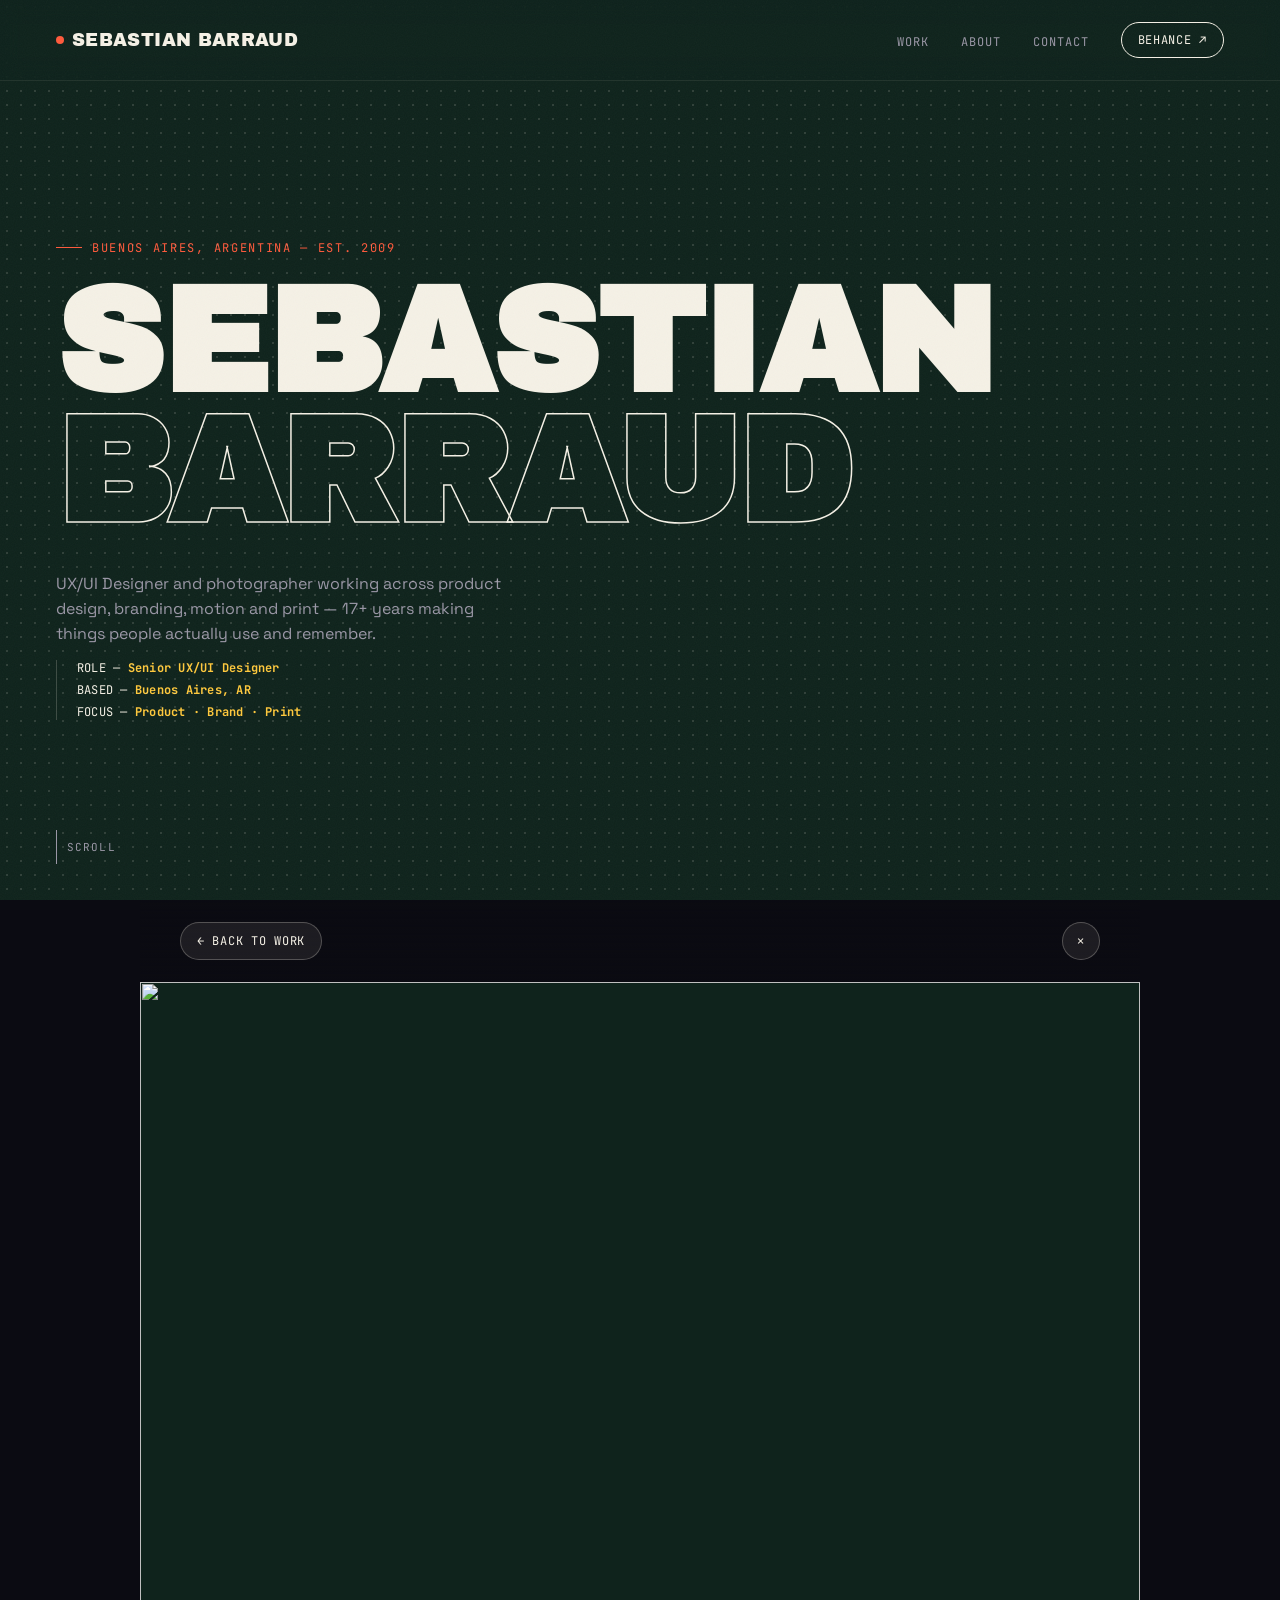
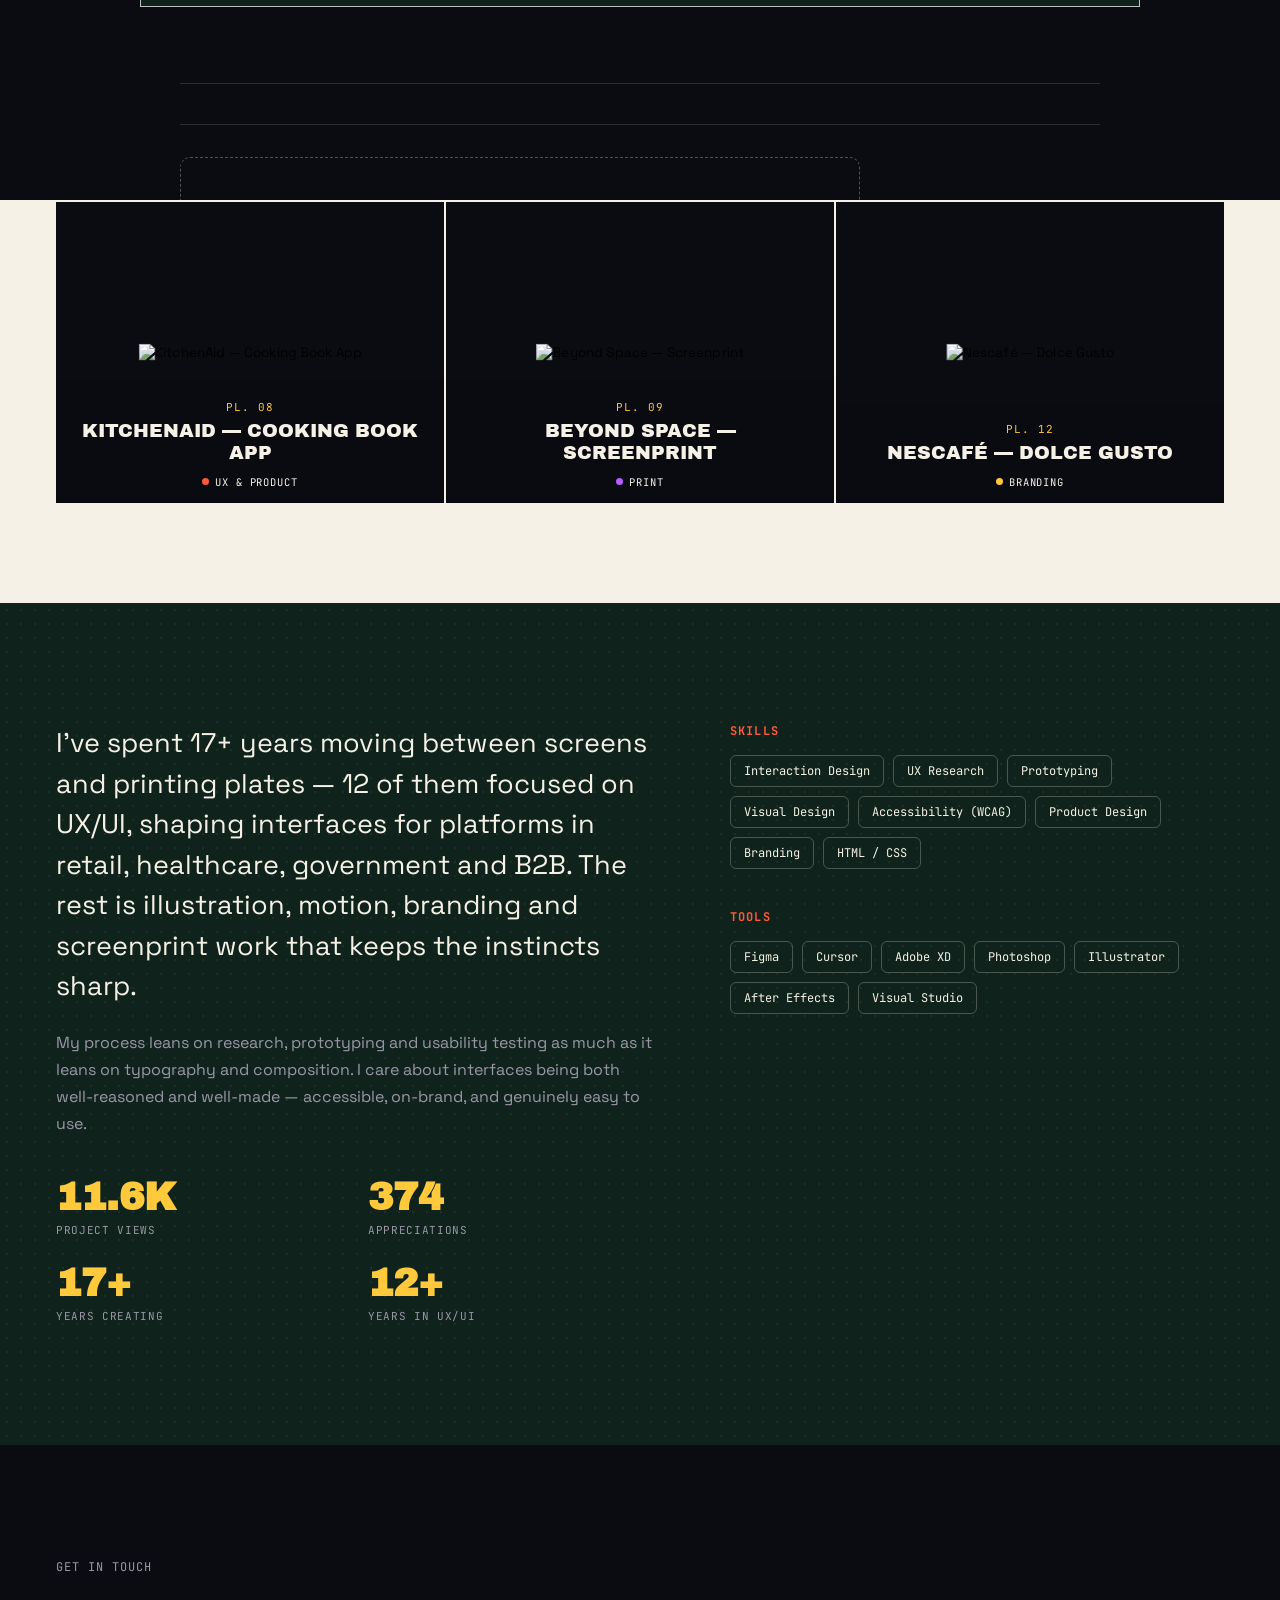
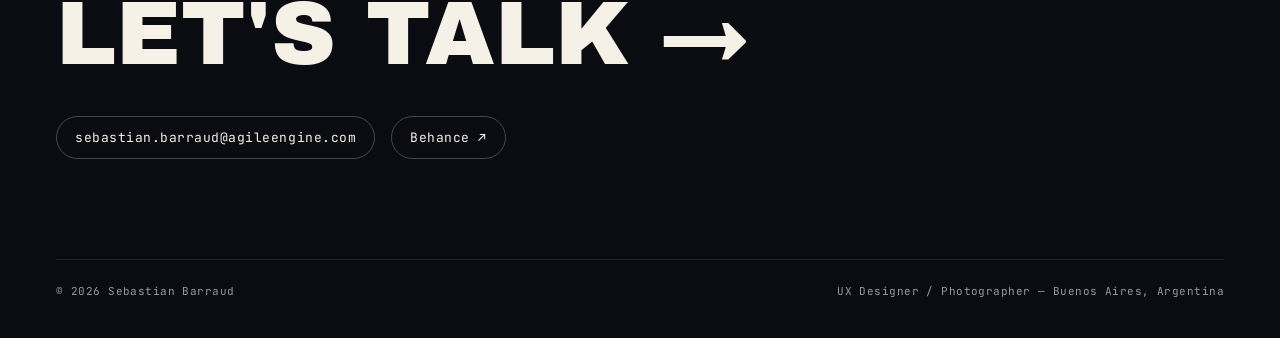
==== index.html @ 1a13e4ec "Rename portfolio.html to index.html" ====
<!DOCTYPE html>
<html lang="en">
<head>
<meta charset="UTF-8">
<meta name="viewport" content="width=device-width, initial-scale=1.0">
<title>Sebastian Barraud — UX Designer / Photographer</title>
<link rel="preconnect" href="https://fonts.googleapis.com">
<link rel="preconnect" href="https://fonts.gstatic.com" crossorigin>
<link href="https://fonts.googleapis.com/css2?family=Archivo+Black&family=Space+Grotesk:wght@400;500;600;700&family=JetBrains+Mono:wght@400;500;700&display=swap" rel="stylesheet">
<style>
  :root{
    --ink:#0B0B12;
    --navy:#0F231C;
    --paper:#F5F1E6;
    --coral:#FF5A3C;
    --yellow:#FFC93C;
    --cyan:#3EC6E0;
    --grey:#9A97A6;
    --font-display:'Archivo Black', sans-serif;
    --font-body:'Space Grotesk', sans-serif;
    --font-mono:'JetBrains Mono', monospace;
  }
  *{margin:0;padding:0;box-sizing:border-box;}
  html{scroll-behavior:smooth;}
  body{
    background:var(--navy);
    color:var(--paper);
    font-family:var(--font-body);
    overflow-x:hidden;
  }
  a{color:inherit;text-decoration:none;}
  ::selection{background:var(--coral);color:var(--ink);}

  /* halftone texture */
  .halftone{
    position:absolute;inset:0;
    background-image:radial-gradient(circle, rgba(245,241,230,0.14) 1px, transparent 1.4px);
    background-size:14px 14px;
    pointer-events:none;
  }
  .grain{
    position:fixed;inset:0;pointer-events:none;z-index:999;opacity:0.035;
    background-image:url("data:image/svg+xml,%3Csvg xmlns='http://www.w3.org/2000/svg' width='120' height='120'%3E%3Cfilter id='n'%3E%3CfeTurbulence type='fractalNoise' baseFrequency='0.9' numOctaves='2' stitchTiles='stitch'/%3E%3C/filter%3E%3Crect width='100%25' height='100%25' filter='url(%23n)'/%3E%3C/svg%3E");
  }

  /* focus visibility */
  a:focus-visible, button:focus-visible{
    outline:2px solid var(--yellow);
    outline-offset:3px;
  }

  /* ---------- NAV ---------- */
  header{
    position:fixed;top:0;left:0;right:0;z-index:100;
    display:flex;align-items:center;justify-content:space-between;
    padding:22px clamp(20px,5vw,56px);
    background:rgba(15,35,28,0.75);
    backdrop-filter:blur(10px);
    border-bottom:1px solid rgba(245,241,230,0.08);
  }
  .mark{
    font-family:var(--font-display);
    font-size:18px;letter-spacing:0.02em;
    display:flex;align-items:center;gap:8px;
  }
  .mark .dot{width:8px;height:8px;border-radius:50%;background:var(--coral);display:inline-block;}
  nav ul{list-style:none;display:flex;gap:32px;}
  nav a{
    font-family:var(--font-mono);
    font-size:12px;letter-spacing:0.08em;text-transform:uppercase;
    color:var(--grey);
    transition:color .2s;
  }
  nav a:hover{color:var(--paper);}
  .nav-cta{
    font-family:var(--font-mono);font-size:12px;letter-spacing:0.06em;text-transform:uppercase;
    border:1px solid var(--paper);padding:9px 16px;border-radius:999px;
    transition:background .2s,color .2s;
    white-space:nowrap;
  }
  .nav-cta:hover{background:var(--paper);color:var(--ink);}
  .nav-links{display:flex;align-items:center;gap:32px;}
  @media (max-width:720px){
    nav ul{display:none;}
  }

  /* ---------- HERO ---------- */
  .hero{
    position:relative;
    min-height:100svh;
    display:flex;flex-direction:column;justify-content:center;
    padding:120px clamp(20px,6vw,56px) 60px;
  }
  .hero .eyebrow{
    font-family:var(--font-mono);
    font-size:12px;letter-spacing:0.14em;text-transform:uppercase;
    color:var(--coral);
    display:flex;align-items:center;gap:10px;
    margin-bottom:22px;
  }
  .hero .eyebrow::before{
    content:"";width:26px;height:1px;background:var(--coral);
  }
  h1.title{
    font-family:var(--font-display);
    font-size:clamp(52px,12vw,148px);
    line-height:0.88;
    letter-spacing:-0.01em;
    text-transform:uppercase;
  }
  h1.title span{display:block;}
  h1.title .outline{
    -webkit-text-stroke:1.5px var(--paper);
    color:transparent;
  }
  .hero-sub{
    display:flex;flex-wrap:wrap;gap:14px 40px;
    margin-top:34px;
    max-width:640px;
  }
  .hero-sub p{
    font-size:16px;line-height:1.55;color:var(--grey);
    max-width:460px;
  }
  .hero-meta{
    font-family:var(--font-mono);
    font-size:12px;color:var(--paper);
    display:flex;flex-direction:column;gap:6px;
    letter-spacing:0.02em;
    padding-left:20px;border-left:1px solid rgba(245,241,230,0.2);
  }
  .hero-meta b{color:var(--yellow);}
  .scroll-cue{
    position:absolute;bottom:36px;left:clamp(20px,6vw,56px);
    font-family:var(--font-mono);font-size:11px;letter-spacing:0.1em;text-transform:uppercase;
    color:var(--grey);
    display:flex;align-items:center;gap:10px;
  }
  .scroll-cue .line{width:1px;height:34px;background:var(--grey);position:relative;overflow:hidden;}
  .scroll-cue .line::after{
    content:"";position:absolute;top:-100%;left:0;width:100%;height:100%;
    background:var(--coral);
    animation:scrollmove 1.8s ease-in-out infinite;
  }
  @keyframes scrollmove{
    0%{top:-100%;} 60%{top:100%;} 100%{top:100%;}
  }
  @media (prefers-reduced-motion: reduce){
    .scroll-cue .line::after{animation:none;top:0;}
  }

  /* ---------- SECTION LABELS ---------- */
  .section-head{
    padding:0 clamp(20px,6vw,56px);
    display:flex;align-items:baseline;justify-content:space-between;
    flex-wrap:wrap;gap:16px;
    margin-bottom:40px;
  }
  .section-head h2{
    font-family:var(--font-display);
    font-size:clamp(30px,5vw,52px);
    text-transform:uppercase;
    letter-spacing:-0.01em;
  }
  .section-tag{
    font-family:var(--font-mono);
    font-size:12px;color:var(--grey);letter-spacing:0.08em;text-transform:uppercase;
  }

  /* ---------- WORK ---------- */
  .work{
    padding:120px 0 100px;
    background:var(--paper);
    color:var(--ink);
    position:relative;
  }
  .work .section-tag{color:#7a7566;}

  .filters{
    display:flex;gap:10px;flex-wrap:wrap;
    padding:0 clamp(20px,6vw,56px);
    margin-bottom:44px;
  }
  .filter-chip{
    font-family:var(--font-mono);
    font-size:12px;letter-spacing:0.05em;text-transform:uppercase;
    padding:9px 16px;border-radius:999px;
    border:1px solid var(--ink);
    background:transparent;
    cursor:pointer;
    transition:background .2s,color .2s;
    display:flex;align-items:center;gap:8px;
  }
  .filter-chip .swatch{width:8px;height:8px;border-radius:50%;}
  .filter-chip.active, .filter-chip:hover{
    background:var(--ink);color:var(--paper);
  }

  .grid{
    display:grid;
    grid-template-columns:repeat(3,1fr);
    gap:2px;
    padding:0 clamp(20px,6vw,56px);
  }
  @media (max-width:900px){ .grid{grid-template-columns:repeat(2,1fr);} }
  @media (max-width:560px){ .grid{grid-template-columns:1fr;} }

  .card{
    position:relative;
    aspect-ratio:4/3.1;
    overflow:hidden;
    background:var(--ink);
    display:block;
    transition:opacity .25s ease;
    border:none;padding:0;margin:0;width:100%;font-family:inherit;cursor:pointer;
  }
  .card.hidden{display:none;}
  .card img{
    width:100%;height:100%;object-fit:cover;
    filter:grayscale(55%) contrast(1.05);
    transform:scale(1.02);
    transition:transform .5s cubic-bezier(.2,.8,.2,1), filter .4s;
  }
  .card:hover img{
    transform:scale(1.1);
    filter:grayscale(0%) contrast(1.05);
  }
  .card::before{
    content:"";
    position:absolute;inset:0;
    background:linear-gradient(180deg, rgba(11,11,18,0) 40%, rgba(11,11,18,0.92) 100%);
    opacity:0.55;
    transition:opacity .35s;
  }
  .card:hover::before{opacity:0.85;}
  .card .halftone-overlay{
    position:absolute;inset:0;
    background-image:radial-gradient(circle, var(--coral) 1px, transparent 1.4px);
    background-size:10px 10px;
    mix-blend-mode:overlay;
    opacity:0;
    transition:opacity .35s;
  }
  .card:hover .halftone-overlay{opacity:0.5;}
  .card-info{
    position:absolute;left:0;right:0;bottom:0;
    padding:20px;
    color:var(--paper);
    transform:translateY(6px);
    transition:transform .35s;
    background:rgba(11,11,18,0.6);
    backdrop-filter:blur(3px);
  }
  .card:hover .card-info{transform:translateY(0);}
  .card-plate{
    font-family:var(--font-mono);
    font-size:11px;letter-spacing:0.08em;
    color:var(--yellow);
    margin-bottom:6px;
    display:block;
  }
  .card-title{
    font-family:var(--font-display);
    font-size:19px;
    text-transform:uppercase;
    line-height:1.15;
    margin-bottom:8px;
  }
  .card-cat{
    font-family:var(--font-mono);
    font-size:10.5px;letter-spacing:0.08em;text-transform:uppercase;
    display:inline-flex;align-items:center;gap:6px;
    color:var(--paper);
  }
  .card-cat .swatch{width:7px;height:7px;border-radius:50%;}

  /* registration marks */
  .reg{
    position:absolute;width:22px;height:22px;
    opacity:0;transition:opacity .3s;
    pointer-events:none;
  }
  .card:hover .reg{opacity:0.85;}
  .reg-tl{top:14px;left:14px;}
  .reg-br{bottom:14px;right:14px;}
  .reg::before,.reg::after{
    content:"";position:absolute;background:var(--paper);
  }
  .reg::before{top:50%;left:0;width:100%;height:1px;transform:translateY(-50%);}
  .reg::after{left:50%;top:0;height:100%;width:1px;transform:translateX(-50%);}
  .reg-circle{
    position:absolute;top:50%;left:50%;width:10px;height:10px;
    border:1px solid var(--paper);border-radius:50%;
    transform:translate(-50%,-50%);
  }

  /* ---------- PROJECT DETAIL (internal page) ---------- */
  .detail-overlay{
    position:fixed;inset:0;z-index:300;
    background:var(--ink);
    transform:translateY(100%);
    transition:transform .45s cubic-bezier(.2,.8,.2,1);
    overflow-y:auto;
  }
  .detail-overlay.open{transform:translateY(0);}
  .detail-inner{max-width:1000px;margin:0 auto;padding-bottom:100px;}
  .detail-topbar{
    position:sticky;top:0;z-index:5;
    display:flex;justify-content:space-between;align-items:center;
    padding:22px clamp(20px,5vw,40px);
    background:linear-gradient(180deg, rgba(11,11,18,0.95), rgba(11,11,18,0));
  }
  .detail-back, .detail-close{
    font-family:var(--font-mono);
    font-size:12px;letter-spacing:0.06em;text-transform:uppercase;
    color:var(--paper);
    background:rgba(245,241,230,0.08);
    border:1px solid rgba(245,241,230,0.25);
    padding:10px 16px;border-radius:999px;
    cursor:pointer;
    transition:border-color .2s,color .2s;
  }
  .detail-close{padding:10px 14px;}
  .detail-back:hover, .detail-close:hover{border-color:var(--coral);color:var(--coral);}
  .detail-hero{
    position:relative;
    width:100%;aspect-ratio:16/10;
    overflow:hidden;
    background:var(--navy);
  }
  .detail-hero img{width:100%;height:100%;object-fit:cover;}
  .detail-body{padding:44px clamp(20px,5vw,40px) 0;}
  .detail-meta{display:flex;align-items:center;gap:16px;margin-bottom:14px;}
  .detail-title{
    font-family:var(--font-display);
    font-size:clamp(30px,5vw,54px);
    text-transform:uppercase;
    line-height:1.05;
    margin-bottom:26px;
  }
  .detail-stats{
    display:flex;gap:28px;flex-wrap:wrap;
    padding:20px 0;
    border-top:1px solid rgba(245,241,230,0.15);
    border-bottom:1px solid rgba(245,241,230,0.15);
    margin-bottom:32px;
  }
  .detail-stats .dstat b{
    font-family:var(--font-display);font-size:24px;color:var(--yellow);display:block;
  }
  .detail-stats .dstat span{
    font-family:var(--font-mono);font-size:11px;letter-spacing:0.06em;text-transform:uppercase;color:var(--grey);
  }
  .detail-writeup{
    border:1px dashed rgba(245,241,230,0.3);
    border-radius:10px;
    padding:26px;
    font-size:15px;line-height:1.7;color:var(--grey);
    max-width:680px;
  }
  .detail-writeup .placeholder-tag{
    font-family:var(--font-mono);font-size:11px;letter-spacing:0.06em;text-transform:uppercase;
    color:var(--coral);display:block;margin-bottom:10px;
  }
  .detail-gallery{
    display:grid;
    grid-template-columns:repeat(2,1fr);
    gap:14px;
    margin-top:34px;
    max-width:680px;
  }
  .detail-gallery img{
    width:100%;border-radius:8px;display:block;
    aspect-ratio:4/3;object-fit:cover;
  }
  .detail-gallery:empty{display:none;}


    display:flex;justify-content:space-between;
    margin-top:56px;
    padding-top:24px;border-top:1px solid rgba(245,241,230,0.15);
  }
  .detail-navbtn{
    font-family:var(--font-mono);font-size:12px;letter-spacing:0.06em;text-transform:uppercase;
    color:var(--paper);background:none;border:none;cursor:pointer;
    display:flex;align-items:center;gap:8px;
    transition:color .2s;
  }
  .detail-navbtn:hover{color:var(--coral);}


  /* ---------- LIGHTBOX ---------- */
  .lightbox{
    position:fixed;inset:0;z-index:500;
    background:rgba(11,11,18,0.94);
    display:flex;align-items:center;justify-content:center;
    padding:40px;
    opacity:0;pointer-events:none;
    transition:opacity .3s;
  }
  .lightbox.open{opacity:1;pointer-events:auto;}
  .lightbox-imgwrap{
    width:100%;height:100%;
    display:flex;align-items:center;justify-content:center;
    overflow:hidden;
    touch-action:none;
    cursor:zoom-in;
  }
  .lightbox-imgwrap.zoomed{cursor:grab;}
  .lightbox-imgwrap.panning{cursor:grabbing;}
  .lightbox img{
    max-width:100%;max-height:100%;
    object-fit:contain;
    border-radius:6px;
    box-shadow:0 20px 60px rgba(0,0,0,0.5);
    user-select:none;
    -webkit-user-drag:none;
    will-change:transform;
  }
  .lightbox-close{
    position:absolute;top:24px;right:28px;z-index:2;
    font-family:var(--font-mono);font-size:14px;
    color:var(--paper);
    background:rgba(245,241,230,0.1);
    border:1px solid rgba(245,241,230,0.3);
    width:40px;height:40px;border-radius:50%;
    cursor:pointer;
    transition:border-color .2s,color .2s;
  }
  .lightbox-close:hover{border-color:var(--coral);color:var(--coral);}
  .lightbox-hint{
    position:absolute;bottom:26px;left:50%;transform:translateX(-50%);
    font-family:var(--font-mono);font-size:11px;letter-spacing:0.04em;
    color:var(--grey);
    background:rgba(11,11,18,0.6);
    padding:8px 16px;border-radius:999px;
    white-space:nowrap;
    opacity:0.85;
    transition:opacity .3s;
  }
  @media (max-width:640px){
    .lightbox-hint{font-size:10px;padding:7px 12px;}
  }

  /* make hero + gallery images clickable */
  .detail-hero{cursor:zoom-in;}
  .detail-gallery img{cursor:zoom-in;}

  .about{
    padding:120px clamp(20px,6vw,56px);
    display:grid;
    grid-template-columns:1.1fr 0.9fr;
    gap:70px;
    position:relative;
  }
  @media (max-width:860px){ .about{grid-template-columns:1fr;gap:48px;} }
  .about p{
    font-size:clamp(19px,2.4vw,27px);
    line-height:1.5;
    color:var(--paper);
    max-width:640px;
  }
  .about p + p{margin-top:22px;color:var(--grey);font-size:16px;line-height:1.7;}
  .stats{
    display:grid;grid-template-columns:1fr 1fr;gap:24px 20px;
    margin-top:40px;
  }
  .stat b{
    font-family:var(--font-display);
    font-size:clamp(28px,3vw,38px);
    display:block;color:var(--yellow);
  }
  .stat span{
    font-family:var(--font-mono);
    font-size:11px;letter-spacing:0.06em;text-transform:uppercase;color:var(--grey);
  }
  .skills-block h3, .tools-block h3{
    font-family:var(--font-mono);
    font-size:12px;letter-spacing:0.1em;text-transform:uppercase;
    color:var(--coral);margin-bottom:16px;
  }
  .tag-row{display:flex;flex-wrap:wrap;gap:9px;margin-bottom:40px;}
  .tag-row span{
    font-family:var(--font-mono);font-size:12px;
    border:1px solid rgba(245,241,230,0.25);
    padding:7px 13px;border-radius:6px;color:var(--paper);
  }

  /* ---------- FOOTER / CONTACT ---------- */
  footer{
    background:var(--ink);
    padding:110px clamp(20px,6vw,56px) 40px;
    position:relative;
  }
  footer .big-link{
    font-family:var(--font-display);
    font-size:clamp(38px,7vw,92px);
    text-transform:uppercase;
    line-height:1;
    display:inline-block;
    color:var(--paper);
    position:relative;
  }
  footer .big-link:hover{color:var(--coral);}
  .contact-row{
    display:flex;flex-wrap:wrap;gap:16px;
    margin-top:36px;
  }
  .contact-row a{
    font-family:var(--font-mono);
    font-size:13px;letter-spacing:0.04em;
    border:1px solid rgba(245,241,230,0.25);
    padding:12px 18px;border-radius:999px;
    display:inline-flex;align-items:center;gap:8px;
    transition:border-color .2s, color .2s;
  }
  .contact-row a:hover{border-color:var(--coral);color:var(--coral);}
  .foot-bottom{
    margin-top:100px;
    display:flex;justify-content:space-between;flex-wrap:wrap;gap:12px;
    font-family:var(--font-mono);font-size:11px;color:var(--grey);
    letter-spacing:0.04em;
    border-top:1px solid rgba(245,241,230,0.1);
    padding-top:24px;
  }
</style>
</head>
<body>

<div class="grain"></div>

<header>
  <a href="#top" class="mark"><span class="dot"></span>SEBASTIAN BARRAUD</a>
  <div class="nav-links">
    <nav><ul>
      <li><a href="#work">Work</a></li>
      <li><a href="#about">About</a></li>
      <li><a href="#contact">Contact</a></li>
    </ul></nav>
    <a class="nav-cta" href="https://www.behance.net/cotton" target="_blank" rel="noopener">Behance ↗</a>
  </div>
</header>

<section class="hero" id="top">
  <div class="halftone"></div>
  <p class="eyebrow">Buenos Aires, Argentina — Est. 2009</p>
  <h1 class="title">
    <span>Sebastian</span>
    <span class="outline">Barraud</span>
  </h1>
  <div class="hero-sub">
    <p>UX/UI Designer and photographer working across product design, branding, motion and print — 17+ years making things people actually use and remember.</p>
    <div class="hero-meta">
      <span>ROLE — <b>Senior UX/UI Designer</b></span>
      <span>BASED — <b>Buenos Aires, AR</b></span>
      <span>FOCUS — <b>Product · Brand · Print</b></span>
    </div>
  </div>
  <div class="scroll-cue"><div class="line"></div>SCROLL</div>
</section>

<section class="work" id="work">
  <div class="section-head">
    <h2>Selected&nbsp;Work</h2>
    <span class="section-tag">9 projects — full range</span>
  </div>

  <div class="filters">
    <button class="filter-chip active" data-filter="all">All Work</button>
    <button class="filter-chip" data-filter="product"><span class="swatch" style="background:var(--coral)"></span>UX &amp; Product</button>
    <button class="filter-chip" data-filter="branding"><span class="swatch" style="background:var(--yellow)"></span>Branding</button>
    <button class="filter-chip" data-filter="print"><span class="swatch" style="background:#B85CFF"></span>Print</button>
  </div>

  <div class="grid" id="grid"></div>
</section>

<div class="detail-overlay" id="detail">
  <div class="detail-inner">
    <div class="detail-topbar">
      <button class="detail-back" id="detailBack">← Back to work</button>
      <button class="detail-close" id="detailClose" aria-label="Close">✕</button>
    </div>
    <div class="detail-hero">
      <img id="detailImg" src="" alt="">
      <div class="halftone-overlay" style="opacity:0.35;"></div>
    </div>
    <div class="detail-body">
      <div class="detail-meta">
        <span class="card-plate" id="detailPlate"></span>
        <span class="card-cat" id="detailCat"></span>
      </div>
      <h2 class="detail-title" id="detailTitle"></h2>
      <div class="detail-stats" id="detailStats"></div>
      <div class="detail-writeup" id="detailWriteup"></div>
      <div class="detail-gallery" id="detailGallery"></div>
      <div class="detail-nav">
        <button class="detail-navbtn" id="detailPrev">← Previous</button>
        <button class="detail-navbtn" id="detailNext">Next →</button>
      </div>
    </div>
  </div>
</div>

<div class="lightbox" id="lightbox">
  <button class="lightbox-close" id="lightboxClose" aria-label="Close image">✕</button>
  <div class="lightbox-imgwrap" id="lightboxWrap">
    <img id="lightboxImg" src="" alt="">
  </div>
  <span class="lightbox-hint" id="lightboxHint">Scroll or pinch to zoom · Drag to pan · Click to reset</span>
</div>

<section class="about" id="about">
  <div class="halftone" style="opacity:0.4;"></div>
  <div>
    <p>I've spent 17+ years moving between screens and printing plates — 12 of them focused on UX/UI, shaping interfaces for platforms in retail, healthcare, government and B2B. The rest is illustration, motion, branding and screenprint work that keeps the instincts sharp.</p>
    <p>My process leans on research, prototyping and usability testing as much as it leans on typography and composition. I care about interfaces being both well-reasoned and well-made — accessible, on-brand, and genuinely easy to use.</p>
    <div class="stats">
      <div class="stat"><b>11.6K</b><span>Project Views</span></div>
      <div class="stat"><b>374</b><span>Appreciations</span></div>
      <div class="stat"><b>17+</b><span>Years Creating</span></div>
      <div class="stat"><b>12+</b><span>Years in UX/UI</span></div>
    </div>
  </div>
  <div>
    <div class="skills-block">
      <h3>Skills</h3>
      <div class="tag-row">
        <span>Interaction Design</span><span>UX Research</span><span>Prototyping</span>
        <span>Visual Design</span><span>Accessibility (WCAG)</span><span>Product Design</span>
        <span>Branding</span><span>HTML / CSS</span>
      </div>
    </div>
    <div class="tools-block">
      <h3>Tools</h3>
      <div class="tag-row">
        <span>Figma</span><span>Cursor</span><span>Adobe XD</span><span>Photoshop</span>
        <span>Illustrator</span><span>After Effects</span><span>Visual Studio</span>
      </div>
    </div>
  </div>
</section>

<footer id="contact">
  <span class="section-tag" style="color:var(--grey)">Get in touch</span>
  <div style="margin-top:14px;">
    <a class="big-link" href="mailto:sebastian.barraud@agileengine.com">Let's talk →</a>
  </div>
  <div class="contact-row">
    <a href="mailto:sebastian.barraud@agileengine.com">sebastian.barraud@agileengine.com</a>
    <a href="https://www.behance.net/cotton" target="_blank" rel="noopener">Behance ↗</a>
  </div>
  <div class="foot-bottom">
    <span>© <span id="year"></span> Sebastian Barraud</span>
    <span>UX Designer / Photographer — Buenos Aires, Argentina</span>
  </div>
</footer>

<script>
  document.getElementById('year').textContent = new Date().getFullYear();

  const categoryBlurb = {
    product: "the problem you were solving, your role in the process, and the outcome for the user or business.",
    branding: "the brief, your creative direction, and how the identity came together.",
    motion: "the concept, the tools and technique, and what it was made for.",
    print: "the concept behind the piece and how it was produced."
  };

  function localImagesFor(plateNumber, max = 8){
    const padded = String(plateNumber).padStart(2,'0');
    const exts = ['webp','jpg','jpeg','png','gif'];
    const slots = [];
    for(let i = 1; i <= max; i++){
      const candidates = [];
      exts.forEach(ext => {
        candidates.push(`images/plate${padded}-${i}.${ext}`);
        candidates.push(`images/plate${plateNumber}-${i}.${ext}`);
      });
      slots.push(candidates);
    }
    return slots;
  }

  const projects = [
    {
      title:"Adidas — Try On",
      cat:"product", catLabel:"UX & Product", color:"var(--coral)",
      plate:"PL. 01",
      img:"https://mir-s3-cdn-cf.behance.net/projects/404/60ed23113519303.Y3JvcCw4MDgsNjMyLDAsMA.png",
      views:208, appr:13,
      images: localImagesFor(1)
    },
    {
      title:"DBA — Website",
      cat:"product", catLabel:"UX & Product", color:"var(--coral)",
      plate:"PL. 02",
      img:"https://mir-s3-cdn-cf.behance.net/projects/404/ed1260113405915.Y3JvcCw4MDgsNjMyLDAsMA.png",
      views:45, appr:5,
      images: localImagesFor(2)
    },
    {
      title:"My Briefcase — Sales Cycle",
      cat:"product", catLabel:"UX & Product", color:"var(--coral)",
      plate:"PL. 03",
      img:"https://mir-s3-cdn-cf.behance.net/projects/404/4db768113325853.Y3JvcCw4MDgsNjMyLDAsMA.png",
      views:85, appr:7,
      images: localImagesFor(3)
    },
    {
      title:"Andino — Website",
      cat:"product", catLabel:"UX & Product", color:"var(--coral)",
      plate:"PL. 04",
      img:"https://mir-s3-cdn-cf.behance.net/projects/404/e8f5d998959281.Y3JvcCwxNDAwLDEwOTUsMCwxMw.jpg",
      views:156, appr:5,
      images: localImagesFor(4)
    },
    {
      title:"IODC18 — Open Data Conference",
      cat:"branding", catLabel:"Branding", color:"var(--yellow)",
      plate:"PL. 05",
      img:"https://mir-s3-cdn-cf.behance.net/projects/404/b1246879193501.Y3JvcCwxNjM2LDEyODAsMTQxLDA.png",
      views:7348, appr:239,
      images: localImagesFor(5)
    },
    {
      title:"Cliengo — Case Study",
      cat:"product", catLabel:"UX & Product", color:"var(--coral)",
      plate:"PL. 06",
      img:"https://mir-s3-cdn-cf.behance.net/projects/404/c88a6e72166369.Y3JvcCw5NTgsNzUwLDIxLDA.jpg",
      views:258, appr:5,
      images: localImagesFor(6)
    },
    {
      title:"KitchenAid — Cooking Book App",
      cat:"product", catLabel:"UX & Product", color:"var(--coral)",
      plate:"PL. 08",
      img:"https://mir-s3-cdn-cf.behance.net/projects/404/54b75c32998645.Y3JvcCw2ODQsNTM1LDI5OCwzMw.jpg",
      views:238, appr:6,
      images: localImagesFor(8)
    },
    {
      title:"Beyond Space — Screenprint",
      cat:"print", catLabel:"Print", color:"#B85CFF",
      plate:"PL. 09",
      img:"https://mir-s3-cdn-cf.behance.net/projects/404/5dabcb32995101.Y3JvcCwxMTgxLDkyNSwxMDksMA.jpg",
      views:214, appr:9,
      images: localImagesFor(9)
    },
    {
      title:"Nescafé — Dolce Gusto",
      cat:"branding", catLabel:"Branding", color:"var(--yellow)",
      plate:"PL. 12",
      img:"https://mir-s3-cdn-cf.behance.net/projects/404/11044135.5480d5c183cf8.jpg",
      views:595, appr:15,
      images: localImagesFor(12)
    }
  ];

  const grid = document.getElementById('grid');
  grid.innerHTML = projects.map((p, i) => `
    <button class="card" data-cat="${p.cat}" data-index="${i}" aria-label="${p.title} — view project">
      <img src="${p.img}" alt="${p.title}" loading="lazy">
      <div class="halftone-overlay"></div>
      <div class="reg reg-tl"><div class="reg-circle"></div></div>
      <div class="reg reg-br"><div class="reg-circle"></div></div>
      <div class="card-info">
        <span class="card-plate">${p.plate}</span>
        <div class="card-title">${p.title}</div>
        <span class="card-cat"><span class="swatch" style="background:${p.color}"></span>${p.catLabel}</span>
      </div>
    </button>
  `).join('');

  const chips = document.querySelectorAll('.filter-chip');
  chips.forEach(chip => {
    chip.addEventListener('click', () => {
      chips.forEach(c => c.classList.remove('active'));
      chip.classList.add('active');
      const filter = chip.dataset.filter;
      document.querySelectorAll('.card').forEach(card => {
        const match = filter === 'all' || card.dataset.cat === filter;
        card.classList.toggle('hidden', !match);
      });
    });
  });

  /* ---------- internal project detail page ---------- */
  const overlay = document.getElementById('detail');
  let currentIndex = 0;

  function openDetail(index){
    currentIndex = (index + projects.length) % projects.length;
    const p = projects[currentIndex];
    document.getElementById('detailImg').src = p.img;
    document.getElementById('detailImg').alt = p.title;
    document.getElementById('detailPlate').textContent = p.plate;
    document.getElementById('detailCat').innerHTML = `<span class="swatch" style="background:${p.color};display:inline-block;width:7px;height:7px;border-radius:50%;margin-right:6px;"></span>${p.catLabel}`;
    document.getElementById('detailTitle').textContent = p.title;
    document.getElementById('detailStats').innerHTML = `
      <div class="dstat"><b>${p.views.toLocaleString()}</b><span>Views</span></div>
      <div class="dstat"><b>${p.appr.toLocaleString()}</b><span>Appreciations</span></div>
    `;
    document.getElementById('detailWriteup').innerHTML = p.writeup
      ? p.writeup
      : `<span class="placeholder-tag">Add your case study →</span>This is where the story of "${p.title}" goes — ${categoryBlurb[p.cat]}`;
    const galleryEl = document.getElementById('detailGallery');
    galleryEl.innerHTML = '';
    (p.images || []).forEach(candidates => {
      const img = document.createElement('img');
      img.alt = `${p.title} — additional view`;
      img.loading = 'lazy';
      let attempt = 0;
      img.addEventListener('error', () => {
        attempt++;
        if(attempt < candidates.length){
          img.src = candidates[attempt];
        } else {
          img.remove();
        }
      });
      img.src = candidates[0];
      galleryEl.appendChild(img);
    });
    overlay.classList.add('open');
    overlay.scrollTop = 0;
    document.body.style.overflow = 'hidden';
    history.replaceState(null, '', `#project-${currentIndex + 1}`);
  }

  function closeDetail(){
    overlay.classList.remove('open');
    document.body.style.overflow = '';
    history.replaceState(null, '', '#work');
  }

  document.querySelectorAll('.card').forEach(card => {
    card.addEventListener('click', () => openDetail(parseInt(card.dataset.index, 10)));
  });
  document.getElementById('detailClose').addEventListener('click', closeDetail);
  document.getElementById('detailBack').addEventListener('click', closeDetail);
  document.getElementById('detailPrev').addEventListener('click', () => openDetail(currentIndex - 1));
  document.getElementById('detailNext').addEventListener('click', () => openDetail(currentIndex + 1));

  /* ---------- lightbox with zoom & pan ---------- */
  const lightbox = document.getElementById('lightbox');
  const lightboxImg = document.getElementById('lightboxImg');
  const lightboxWrap = document.getElementById('lightboxWrap');
  const lightboxHint = document.getElementById('lightboxHint');

  const MIN_SCALE = 1;
  const MAX_SCALE = 4;
  let zoomScale = 1, zoomX = 0, zoomY = 0;

  function applyTransform(){
    lightboxImg.style.transform = `translate(${zoomX}px, ${zoomY}px) scale(${zoomScale})`;
    lightboxWrap.classList.toggle('zoomed', zoomScale > 1.01);
  }

  function resetZoom(){
    zoomScale = 1; zoomX = 0; zoomY = 0;
    applyTransform();
  }

  function zoomAt(clientX, clientY, newScale){
    newScale = Math.min(MAX_SCALE, Math.max(MIN_SCALE, newScale));
    if(newScale === zoomScale) return;
    const rect = lightboxWrap.getBoundingClientRect();
    const cx = clientX - rect.left - rect.width / 2;
    const cy = clientY - rect.top - rect.height / 2;
    zoomX = cx - (cx - zoomX) * (newScale / zoomScale);
    zoomY = cy - (cy - zoomY) * (newScale / zoomScale);
    zoomScale = newScale;
    if(zoomScale <= MIN_SCALE + 0.001){ zoomX = 0; zoomY = 0; zoomScale = 1; }
    applyTransform();
  }

  function openLightbox(src, alt){
    lightboxImg.src = src;
    lightboxImg.alt = alt || '';
    resetZoom();
    lightbox.classList.add('open');
    lightboxHint.style.opacity = '0.85';
  }
  function closeLightbox(){
    lightbox.classList.remove('open');
    resetZoom();
  }

  document.getElementById('detailImg').addEventListener('click', (e) => {
    openLightbox(e.target.src, e.target.alt);
  });
  document.getElementById('detailGallery').addEventListener('click', (e) => {
    if(e.target.tagName === 'IMG') openLightbox(e.target.src, e.target.alt);
  });
  document.getElementById('lightboxClose').addEventListener('click', closeLightbox);
  lightbox.addEventListener('click', (e) => {
    if(e.target === lightbox) closeLightbox();
  });

  // scroll wheel zoom, anchored at cursor
  lightboxWrap.addEventListener('wheel', (e) => {
    e.preventDefault();
    const factor = Math.exp(-e.deltaY * 0.0015);
    zoomAt(e.clientX, e.clientY, zoomScale * factor);
  }, { passive:false });

  // pointer-based drag-to-pan + click-to-zoom + pinch-to-zoom
  const pointers = new Map();
  let dragging = false, dragStartX = 0, dragStartY = 0, dragOriginX = 0, dragOriginY = 0;
  let pinchStartDist = null, pinchStartScale = 1, moved = false;

  function pointerDist(){
    const pts = [...pointers.values()];
    const dx = pts[0].x - pts[1].x, dy = pts[0].y - pts[1].y;
    return Math.hypot(dx, dy);
  }
  function pointerMid(){
    const pts = [...pointers.values()];
    return { x:(pts[0].x + pts[1].x)/2, y:(pts[0].y + pts[1].y)/2 };
  }

  lightboxWrap.addEventListener('pointerdown', (e) => {
    try { lightboxWrap.setPointerCapture(e.pointerId); } catch(_) {}
    pointers.set(e.pointerId, { x:e.clientX, y:e.clientY });
    moved = false;
    if(pointers.size === 1){
      dragging = zoomScale > 1;
      dragStartX = e.clientX; dragStartY = e.clientY;
      dragOriginX = zoomX; dragOriginY = zoomY;
      lightboxWrap.classList.toggle('panning', dragging);
    } else if(pointers.size === 2){
      dragging = false;
      pinchStartDist = pointerDist();
      pinchStartScale = zoomScale;
    }
  });

  lightboxWrap.addEventListener('pointermove', (e) => {
    if(!pointers.has(e.pointerId)) return;
    pointers.set(e.pointerId, { x:e.clientX, y:e.clientY });

    if(pointers.size === 2 && pinchStartDist){
      const dist = pointerDist();
      const mid = pointerMid();
      zoomAt(mid.x, mid.y, pinchStartScale * (dist / pinchStartDist));
      moved = true;
    } else if(dragging){
      const dx = e.clientX - dragStartX, dy = e.clientY - dragStartY;
      if(Math.abs(dx) > 3 || Math.abs(dy) > 3) moved = true;
      zoomX = dragOriginX + dx;
      zoomY = dragOriginY + dy;
      applyTransform();
    }
  });

  function endPointer(e){
    const wasSingle = pointers.size === 1;
    pointers.delete(e.pointerId);
    lightboxWrap.classList.remove('panning');
    if(pointers.size < 2) pinchStartDist = null;
    if(wasSingle && !moved && pointers.size === 0){
      // treat as a click/tap: toggle zoom in/out centered on tap point
      if(zoomScale > 1){
        resetZoom();
      } else {
        zoomAt(e.clientX, e.clientY, 2.4);
      }
    }
    dragging = false;
  }
  lightboxWrap.addEventListener('pointerup', endPointer);
  lightboxWrap.addEventListener('pointercancel', endPointer);

  document.addEventListener('keydown', (e) => {
    if(lightbox.classList.contains('open')){
      if(e.key === 'Escape') closeLightbox();
      if(e.key === '+' || e.key === '=') zoomAt(window.innerWidth/2, window.innerHeight/2, zoomScale * 1.3);
      if(e.key === '-') zoomAt(window.innerWidth/2, window.innerHeight/2, zoomScale / 1.3);
      if(e.key === '0') resetZoom();
      return;
    }
    if(!overlay.classList.contains('open')) return;
    if(e.key === 'Escape') closeDetail();
    if(e.key === 'ArrowRight') openDetail(currentIndex + 1);
    if(e.key === 'ArrowLeft') openDetail(currentIndex - 1);
  });
</script>

</body>
</html>
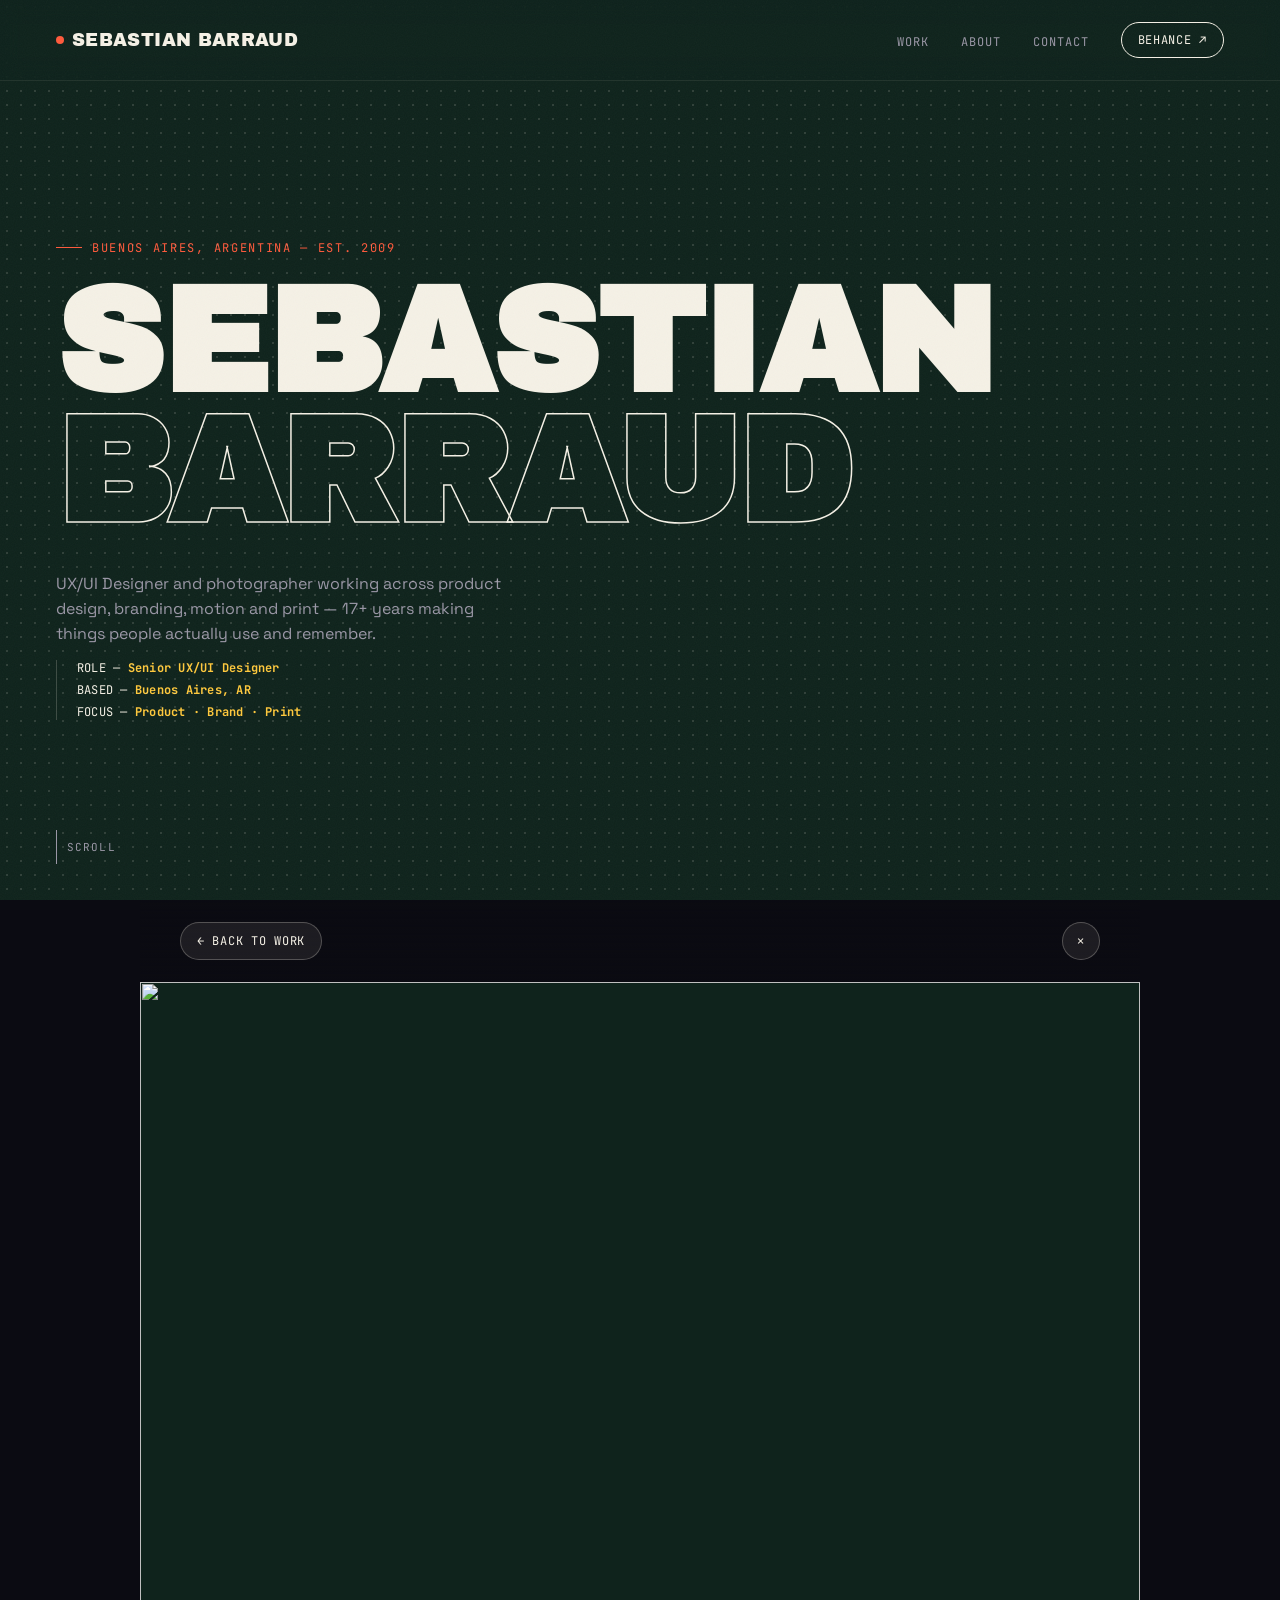
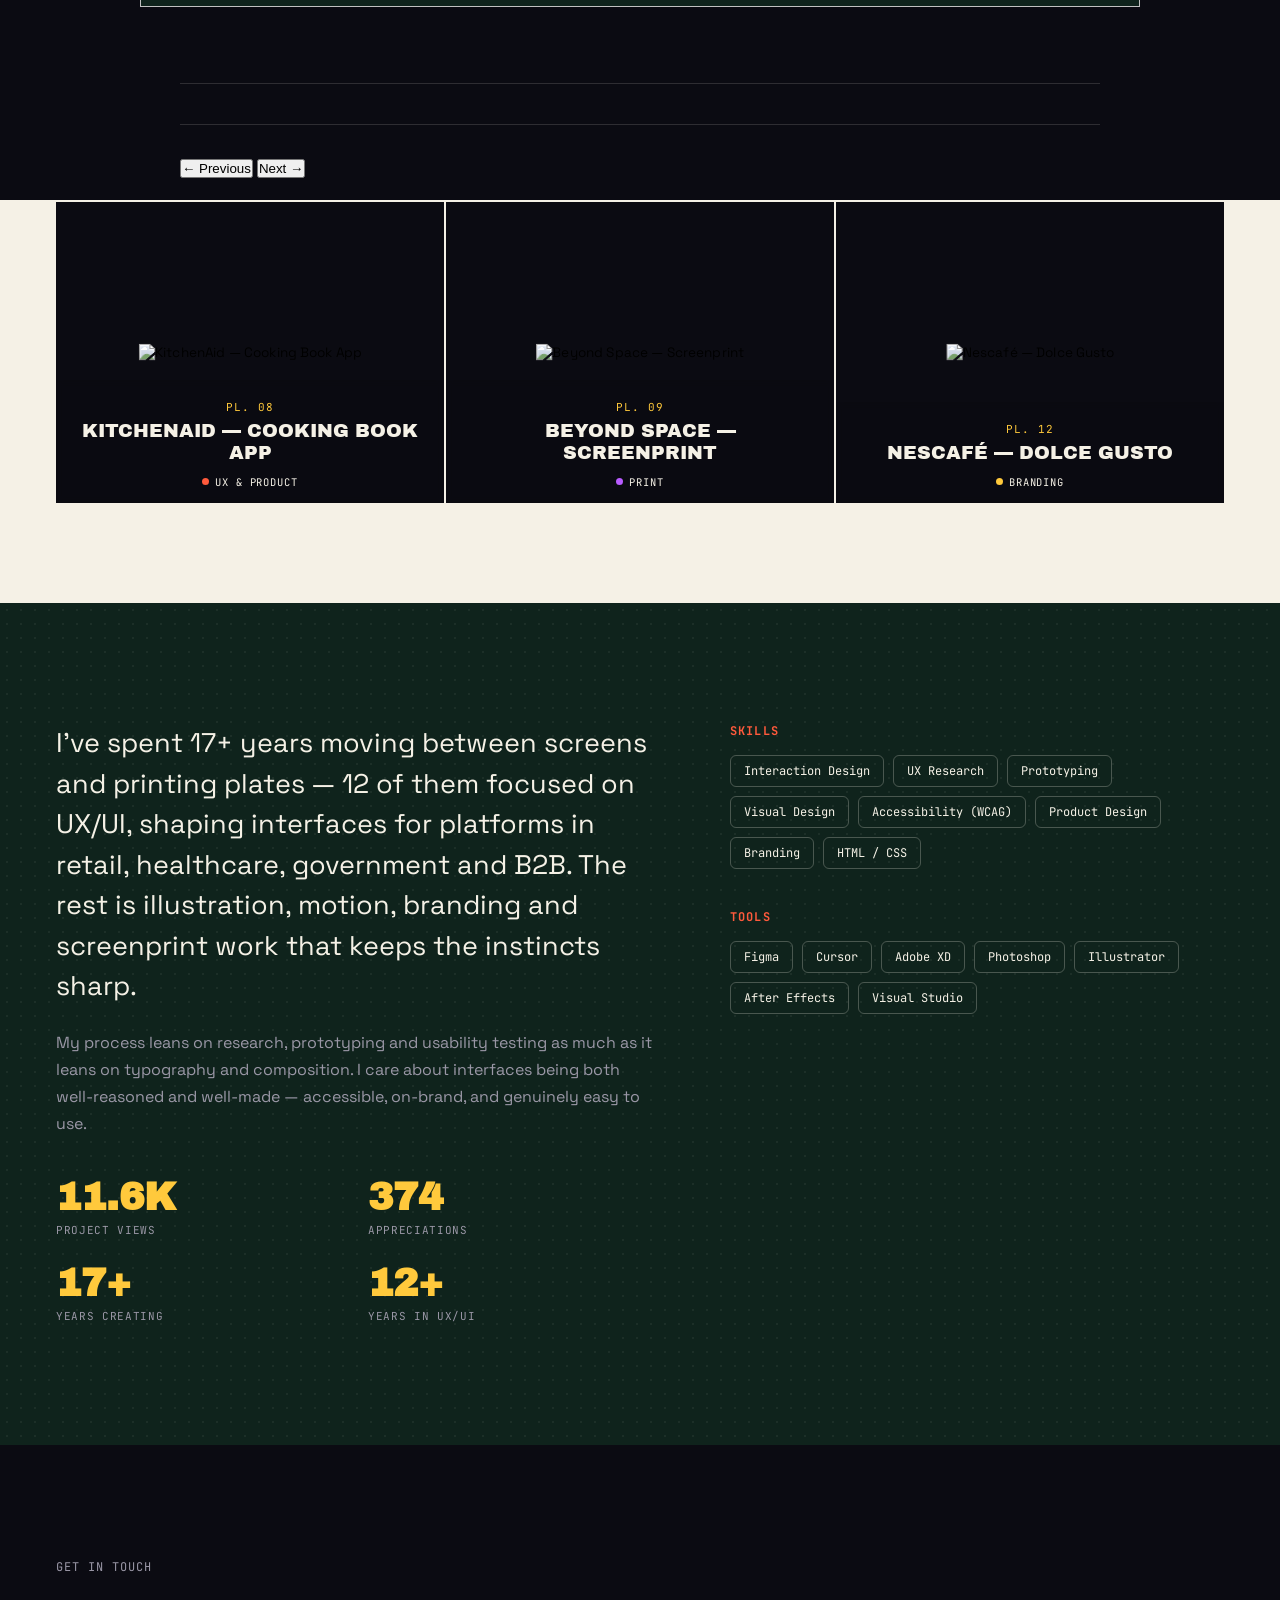
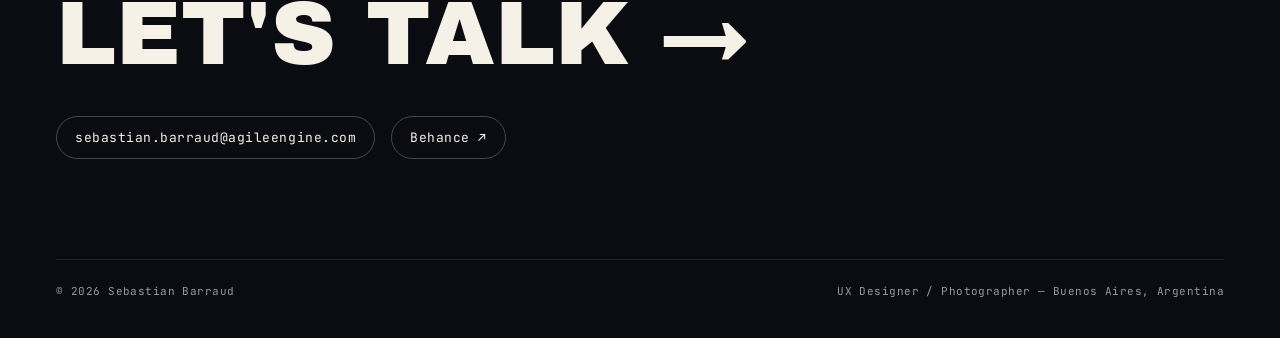
==== commit f62e7394: "Add files via upload" ====
--- a/index.html
+++ b/index.html
@@ -351,17 +351,6 @@
   .detail-stats .dstat span{
     font-family:var(--font-mono);font-size:11px;letter-spacing:0.06em;text-transform:uppercase;color:var(--grey);
   }
-  .detail-writeup{
-    border:1px dashed rgba(245,241,230,0.3);
-    border-radius:10px;
-    padding:26px;
-    font-size:15px;line-height:1.7;color:var(--grey);
-    max-width:680px;
-  }
-  .detail-writeup .placeholder-tag{
-    font-family:var(--font-mono);font-size:11px;letter-spacing:0.06em;text-transform:uppercase;
-    color:var(--coral);display:block;margin-bottom:10px;
-  }
   .detail-gallery{
     display:grid;
     grid-template-columns:repeat(2,1fr);
@@ -592,7 +581,6 @@
       </div>
       <h2 class="detail-title" id="detailTitle"></h2>
       <div class="detail-stats" id="detailStats"></div>
-      <div class="detail-writeup" id="detailWriteup"></div>
       <div class="detail-gallery" id="detailGallery"></div>
       <div class="detail-nav">
         <button class="detail-navbtn" id="detailPrev">← Previous</button>
@@ -658,13 +646,6 @@
 
 <script>
   document.getElementById('year').textContent = new Date().getFullYear();
-
-  const categoryBlurb = {
-    product: "the problem you were solving, your role in the process, and the outcome for the user or business.",
-    branding: "the brief, your creative direction, and how the identity came together.",
-    motion: "the concept, the tools and technique, and what it was made for.",
-    print: "the concept behind the piece and how it was produced."
-  };
 
   function localImagesFor(plateNumber, max = 8){
     const padded = String(plateNumber).padStart(2,'0');
@@ -800,9 +781,6 @@
       <div class="dstat"><b>${p.views.toLocaleString()}</b><span>Views</span></div>
       <div class="dstat"><b>${p.appr.toLocaleString()}</b><span>Appreciations</span></div>
     `;
-    document.getElementById('detailWriteup').innerHTML = p.writeup
-      ? p.writeup
-      : `<span class="placeholder-tag">Add your case study →</span>This is where the story of "${p.title}" goes — ${categoryBlurb[p.cat]}`;
     const galleryEl = document.getElementById('detailGallery');
     galleryEl.innerHTML = '';
     (p.images || []).forEach(candidates => {
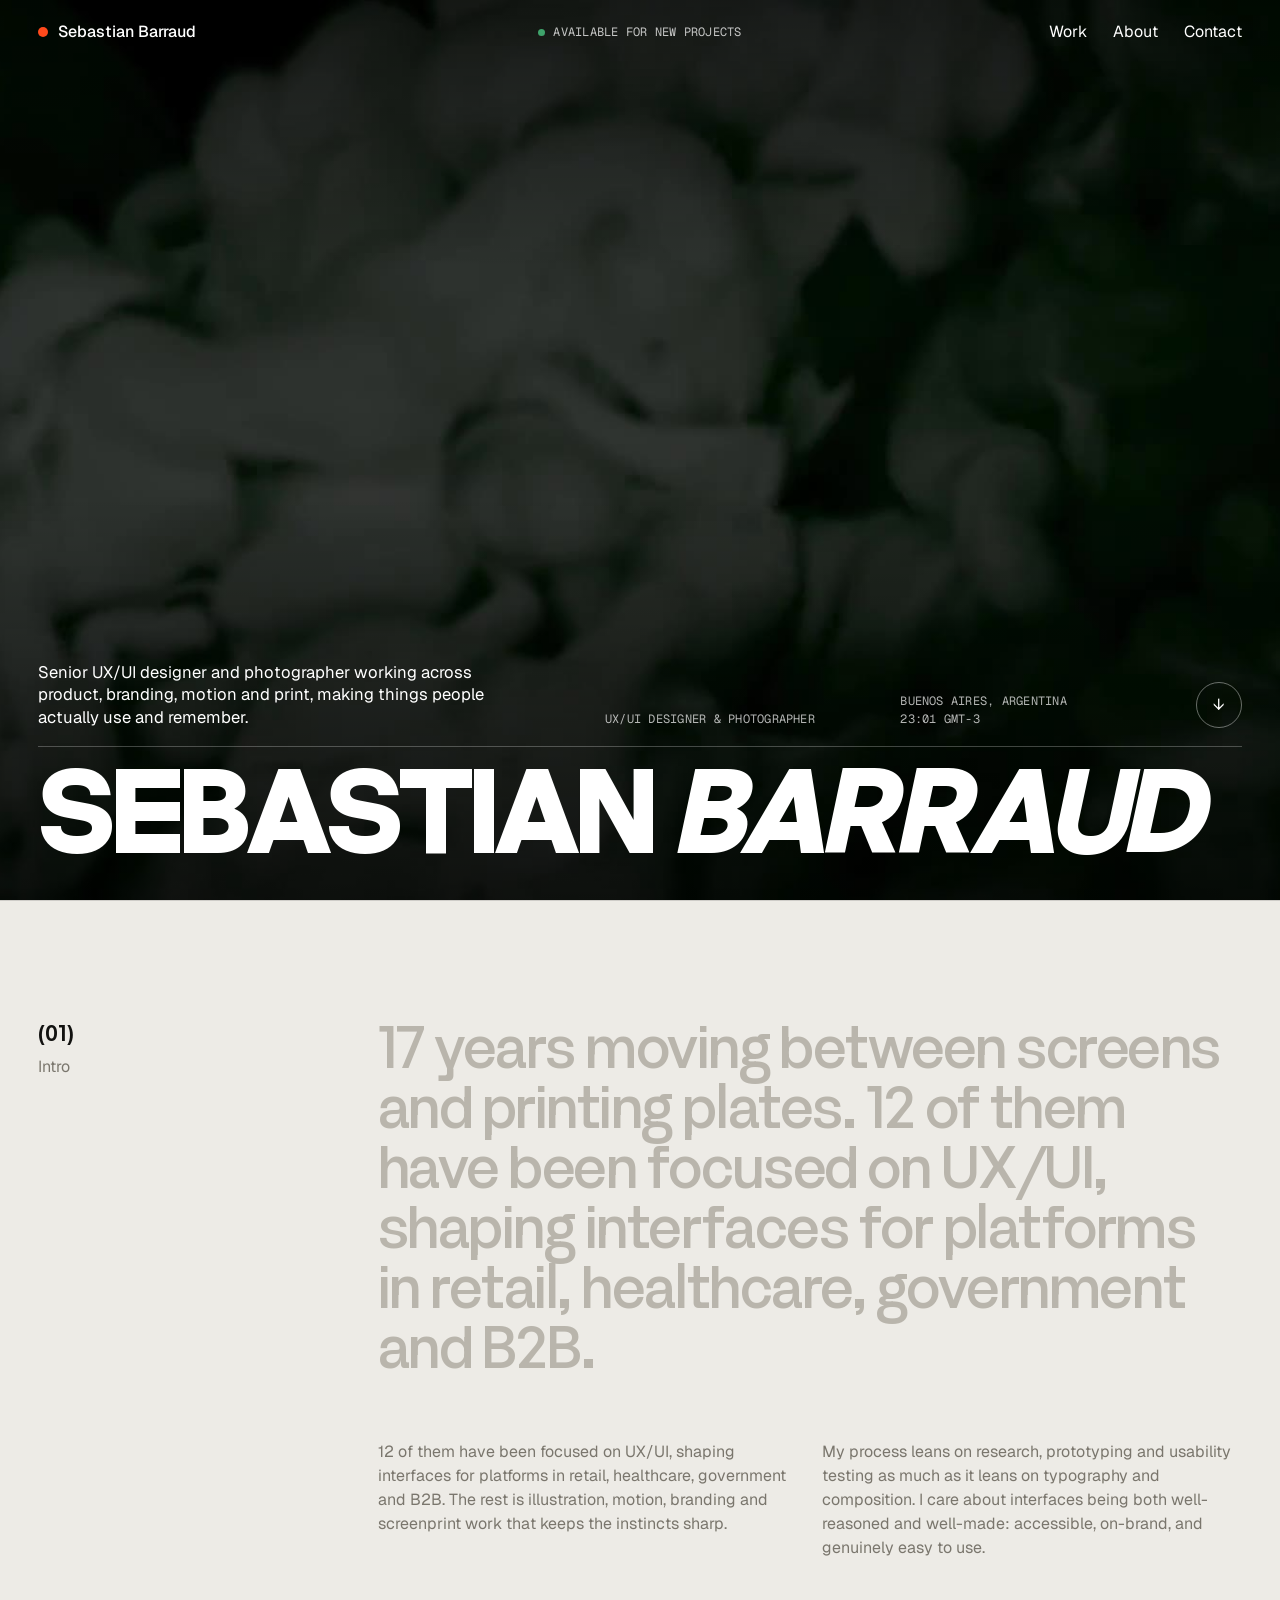
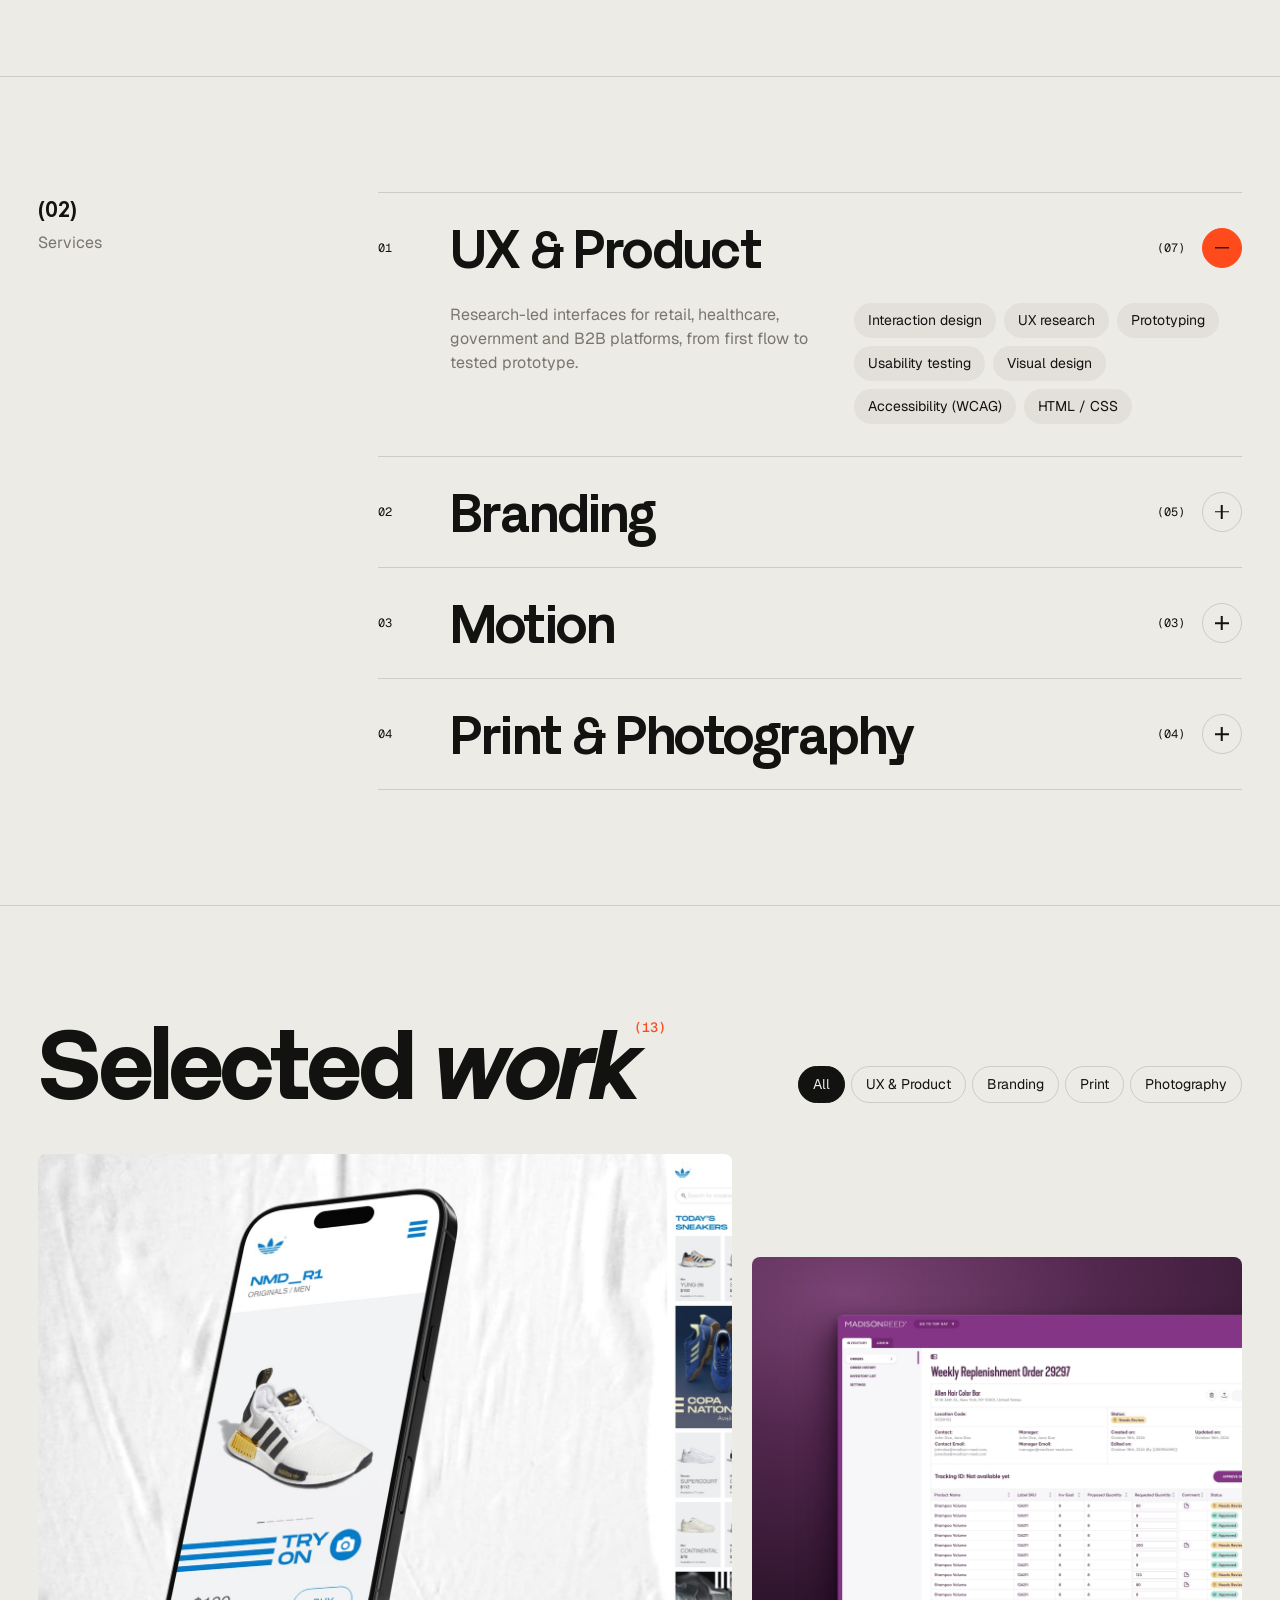
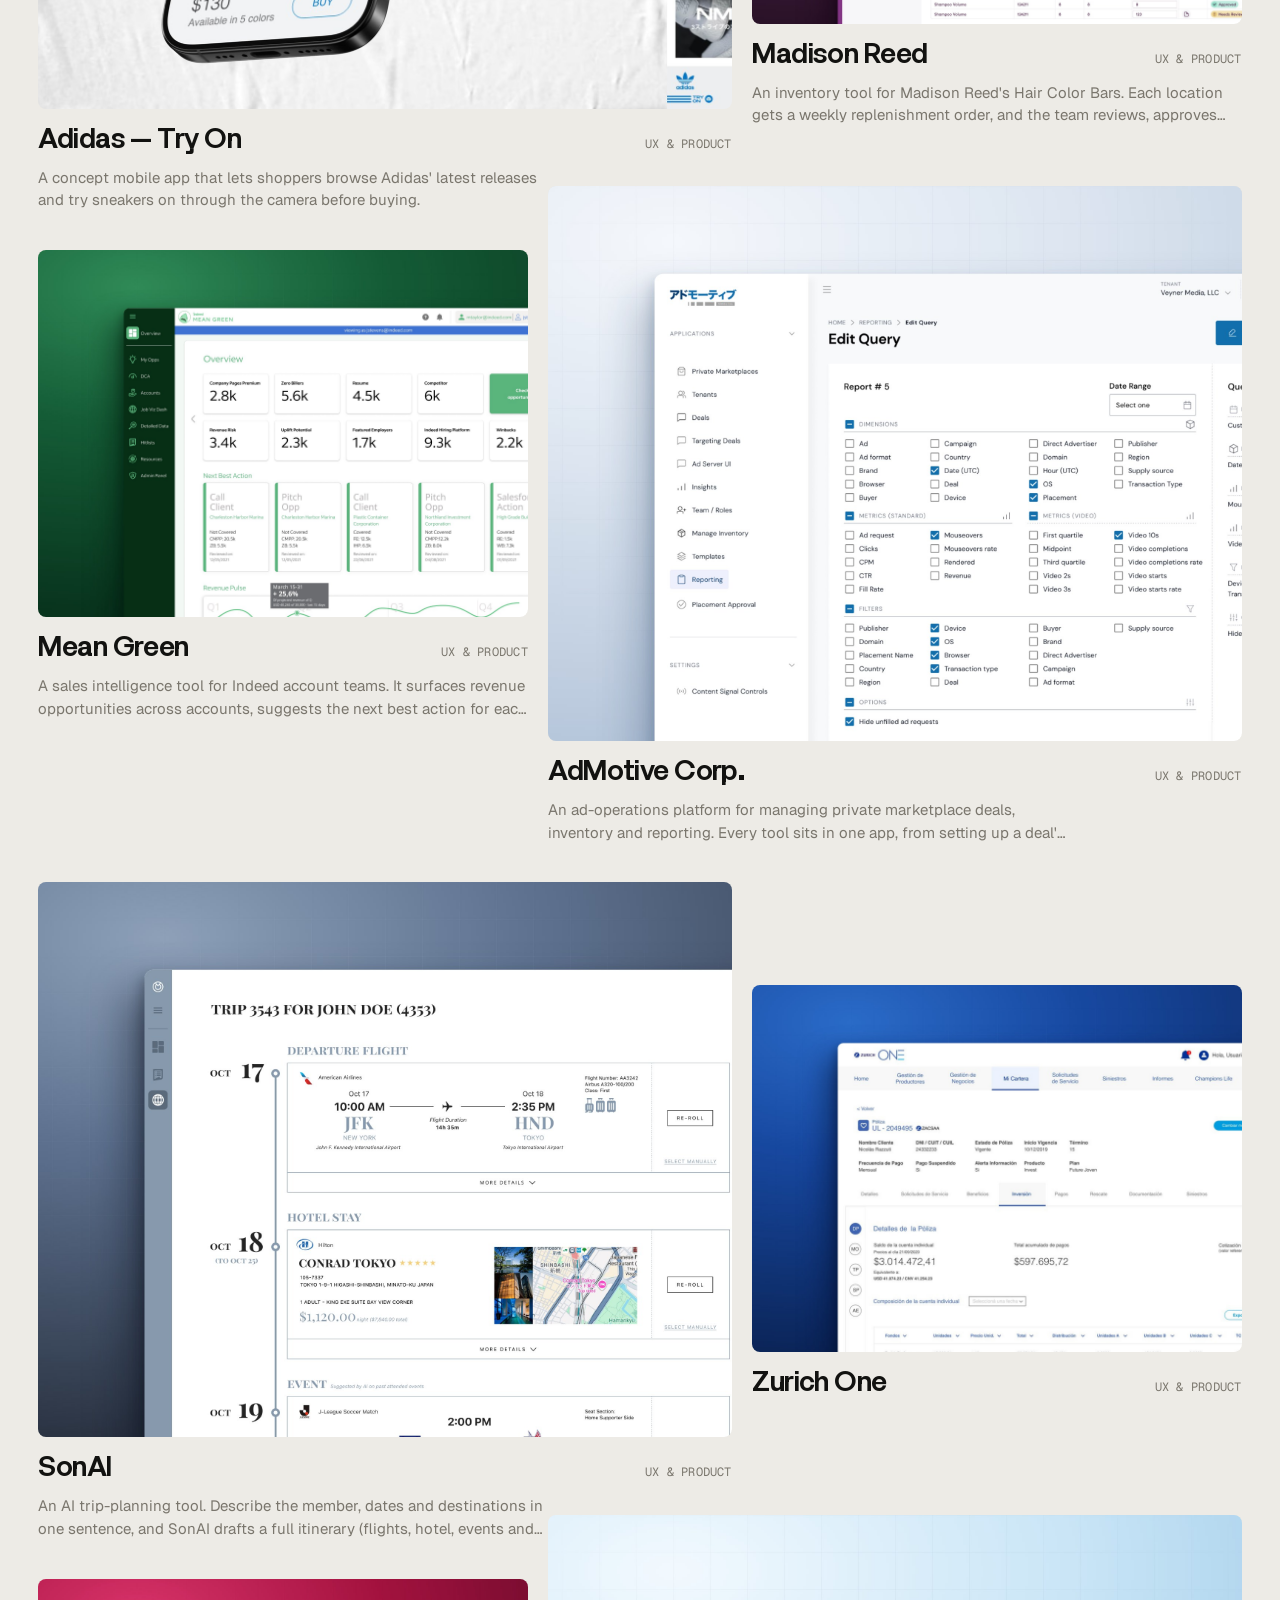
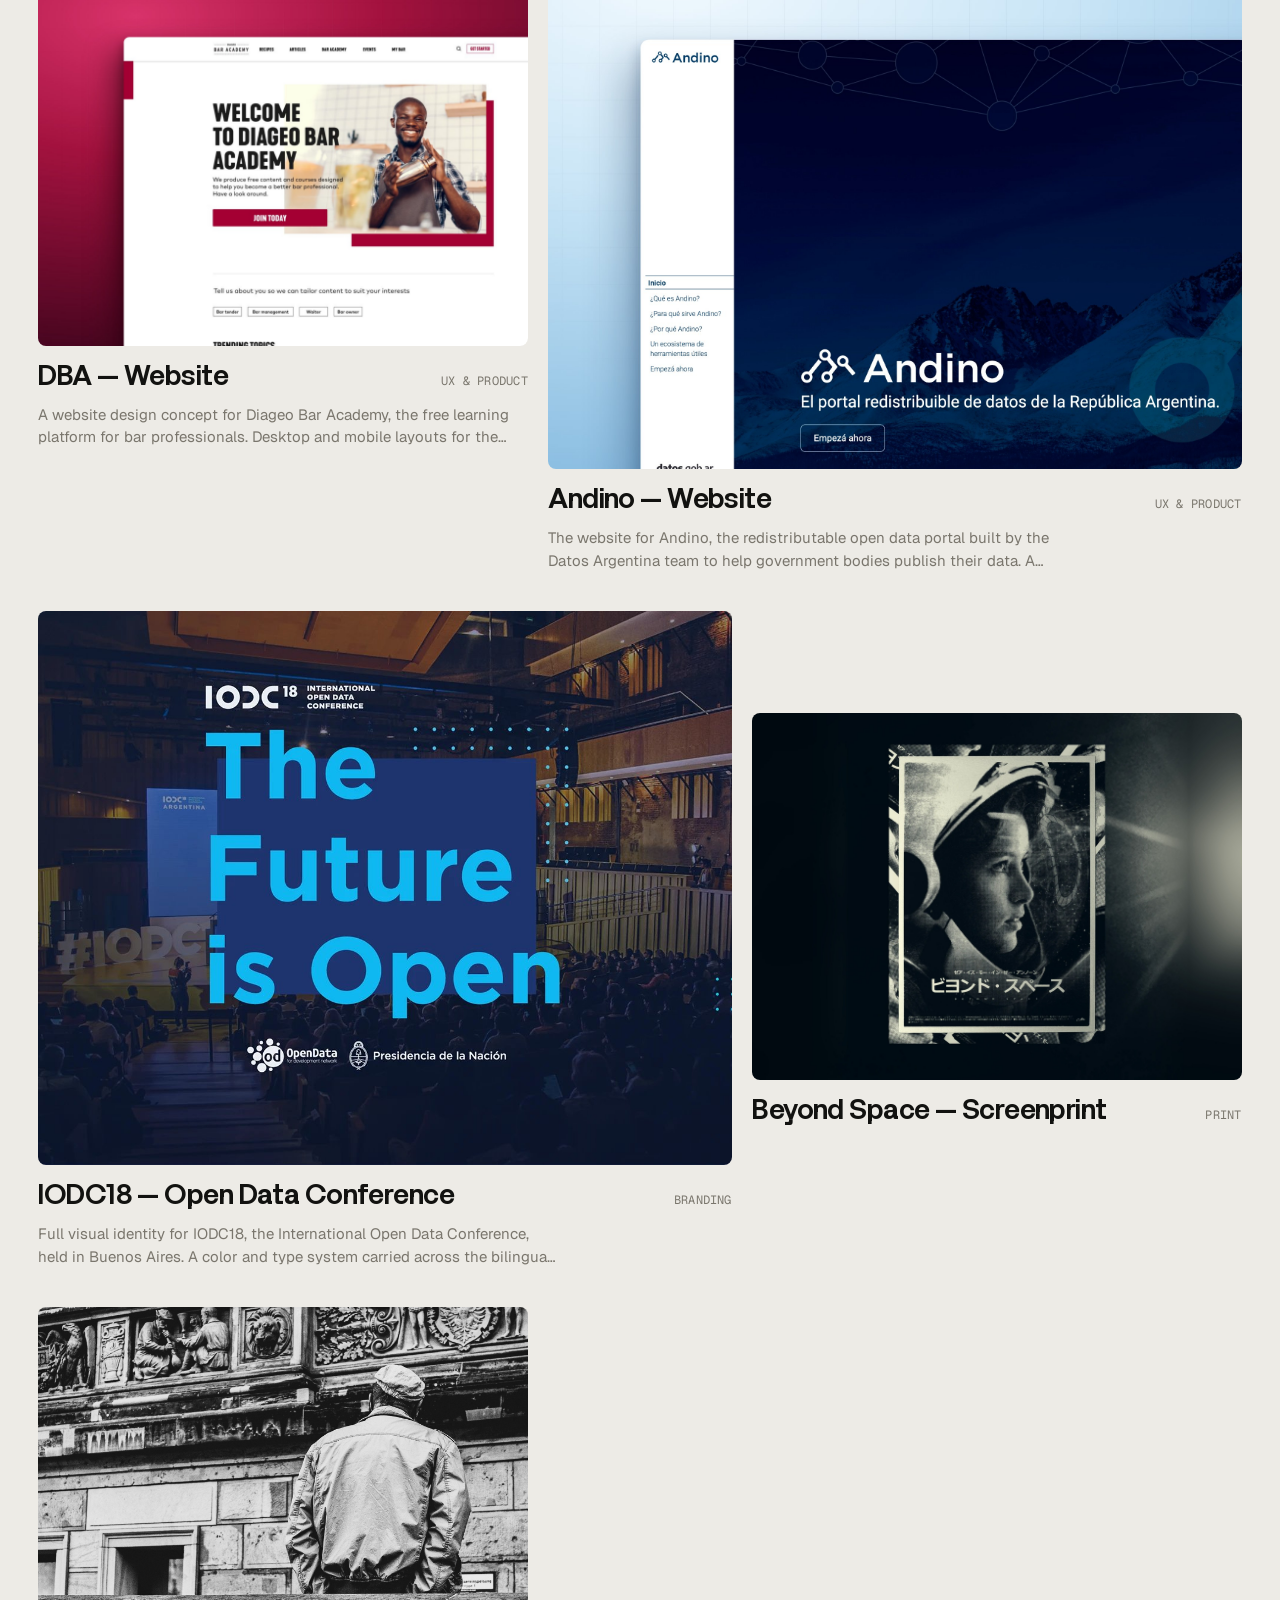
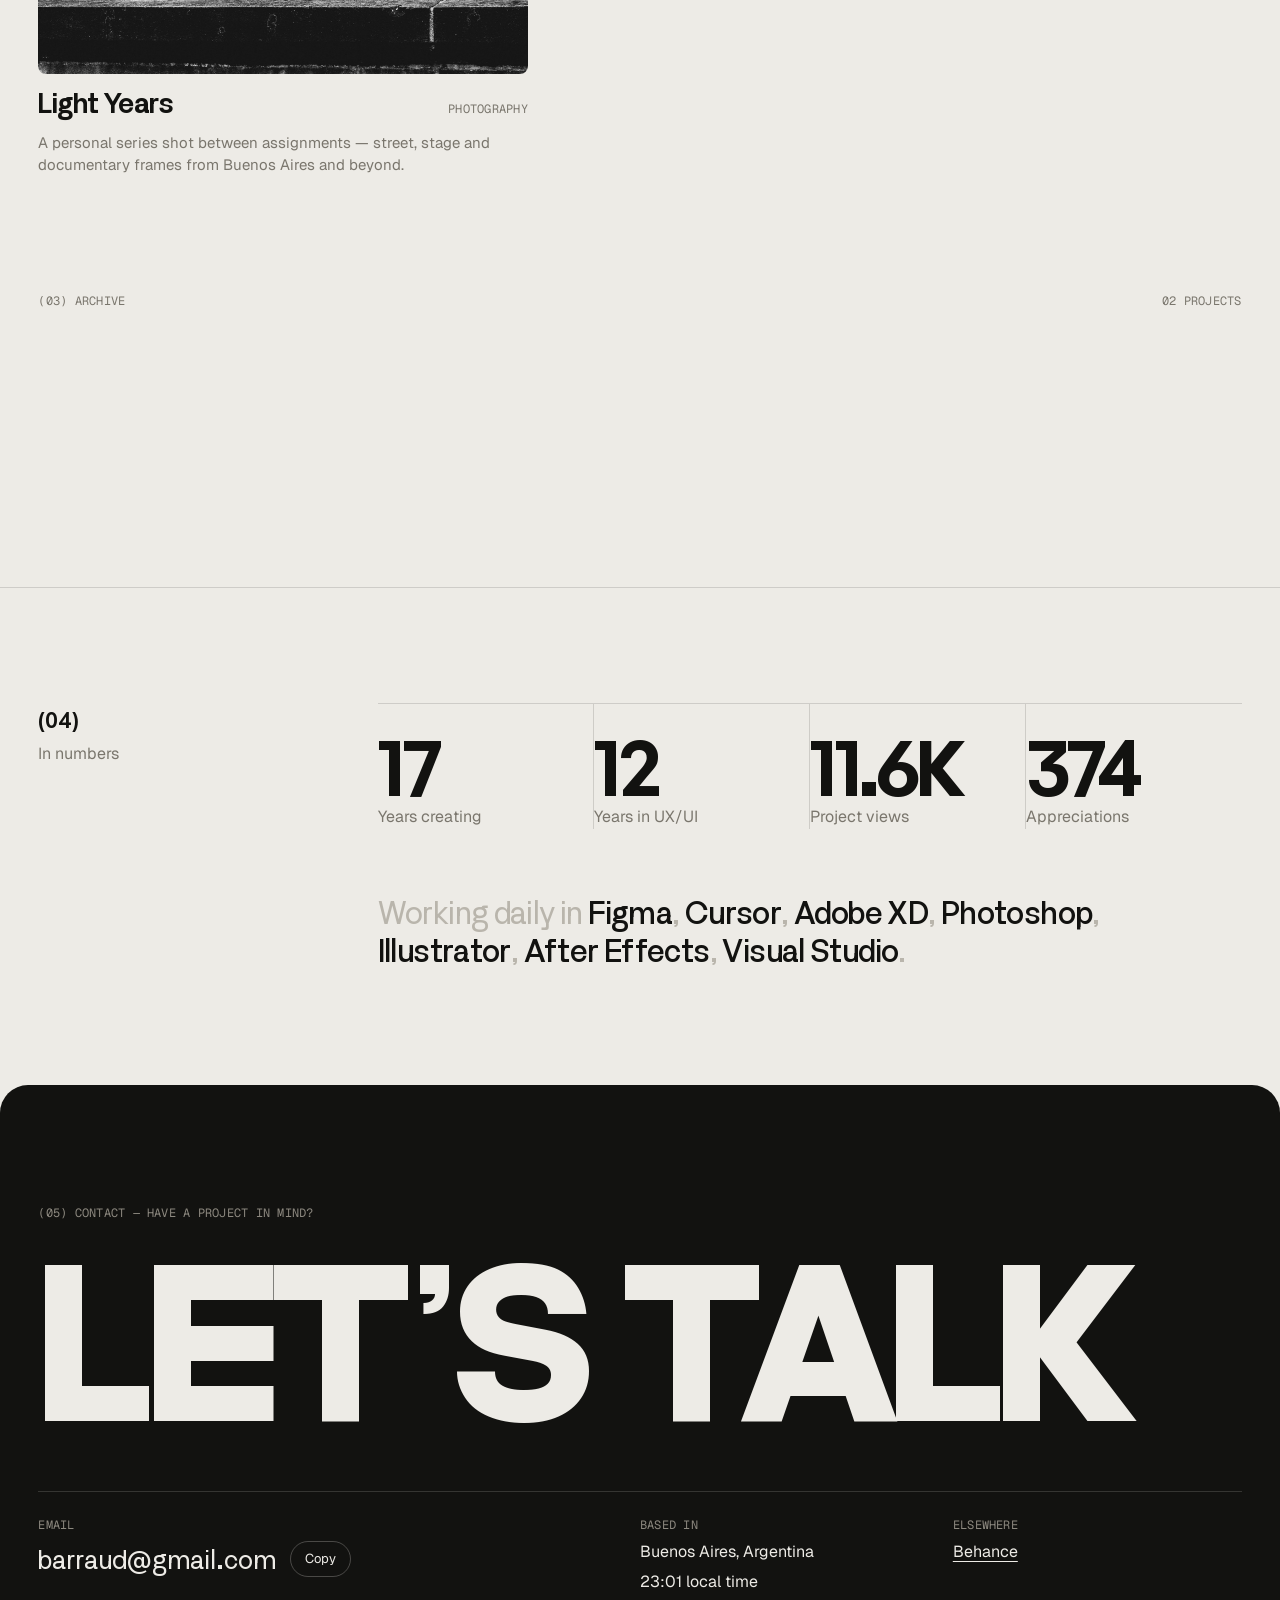
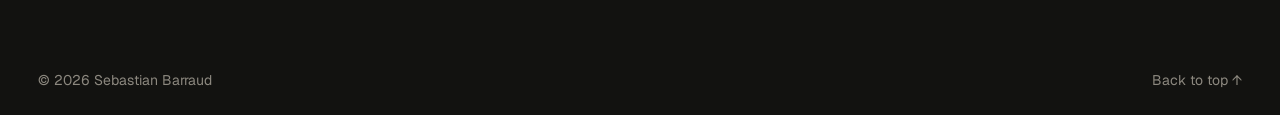
==== commit 1e927358: "New website" ====
--- a/index.html
+++ b/index.html
@@ -2,967 +2,467 @@
 <html lang="en">
 <head>
 <meta charset="UTF-8">
-<meta name="viewport" content="width=device-width, initial-scale=1.0">
-<title>Sebastian Barraud — UX Designer / Photographer</title>
+<meta name="viewport" content="width=device-width, initial-scale=1">
+<title>Sebastian Barraud — UX/UI Designer & Photographer</title>
+<meta name="description" content="Sebastian Barraud is a senior UX/UI designer and photographer in Buenos Aires. Product design, branding, motion and print.">
+<meta property="og:type" content="website">
+<meta property="og:title" content="Sebastian Barraud — UX/UI Designer & Photographer">
+<meta property="og:description" content="Product design, branding, motion and print. Buenos Aires, Argentina.">
+<meta name="theme-color" content="#F1EFEA" media="(prefers-color-scheme: light)">
+<meta name="theme-color" content="#0F0F0E" media="(prefers-color-scheme: dark)">
+<link rel="icon" href="data:image/svg+xml,%3Csvg xmlns='http://www.w3.org/2000/svg' viewBox='0 0 32 32'%3E%3Crect width='32' height='32' rx='16' fill='%23121210'/%3E%3Ccircle cx='16' cy='16' r='6' fill='%23FF4A1C'/%3E%3C/svg%3E">
+<!--
+  HOMEPAGE — "Paper" design with the full-bleed header
+
+  Same structure as td-alexfolio (hero → intro → services → projects →
+  numbers → contact) but in your current light palette and your own
+  Artific display face. The name straddles the bottom edge of the hero
+  reel, the intro lights up word by word as you scroll, services are an
+  accordion, and the work grid is asymmetric with category filters.
+
+  Reads your real content from data/site.js and data/projects.js.
+  Project case studies open on work.html#/work/<slug>.
+  Project cards open the case study on your current site.
+-->
 <link rel="preconnect" href="https://fonts.googleapis.com">
 <link rel="preconnect" href="https://fonts.gstatic.com" crossorigin>
-<link href="https://fonts.googleapis.com/css2?family=Archivo+Black&family=Space+Grotesk:wght@400;500;600;700&family=JetBrains+Mono:wght@400;500;700&display=swap" rel="stylesheet">
+<link href="https://fonts.googleapis.com/css2?family=Geist:wght@300..700&family=Geist+Mono:wght@400..600&display=swap" rel="stylesheet">
+<link rel="preload" href="fonts/Artific-Variable.woff2" as="font" type="font/woff2" crossorigin>
 <style>
-  :root{
-    --ink:#0B0B12;
-    --navy:#0F231C;
-    --paper:#F5F1E6;
-    --coral:#FF5A3C;
-    --yellow:#FFC93C;
-    --cyan:#3EC6E0;
-    --grey:#9A97A6;
-    --font-display:'Archivo Black', sans-serif;
-    --font-body:'Space Grotesk', sans-serif;
-    --font-mono:'JetBrains Mono', monospace;
-  }
-  *{margin:0;padding:0;box-sizing:border-box;}
-  html{scroll-behavior:smooth;}
-  body{
-    background:var(--navy);
-    color:var(--paper);
-    font-family:var(--font-body);
-    overflow-x:hidden;
-  }
-  a{color:inherit;text-decoration:none;}
-  ::selection{background:var(--coral);color:var(--ink);}
-
-  /* halftone texture */
-  .halftone{
-    position:absolute;inset:0;
-    background-image:radial-gradient(circle, rgba(245,241,230,0.14) 1px, transparent 1.4px);
-    background-size:14px 14px;
-    pointer-events:none;
-  }
-  .grain{
-    position:fixed;inset:0;pointer-events:none;z-index:999;opacity:0.035;
-    background-image:url("data:image/svg+xml,%3Csvg xmlns='http://www.w3.org/2000/svg' width='120' height='120'%3E%3Cfilter id='n'%3E%3CfeTurbulence type='fractalNoise' baseFrequency='0.9' numOctaves='2' stitchTiles='stitch'/%3E%3C/filter%3E%3Crect width='100%25' height='100%25' filter='url(%23n)'/%3E%3C/svg%3E");
-  }
-
-  /* focus visibility */
-  a:focus-visible, button:focus-visible{
-    outline:2px solid var(--yellow);
-    outline-offset:3px;
-  }
-
-  /* ---------- NAV ---------- */
-  header{
-    position:fixed;top:0;left:0;right:0;z-index:100;
-    display:flex;align-items:center;justify-content:space-between;
-    padding:22px clamp(20px,5vw,56px);
-    background:rgba(15,35,28,0.75);
-    backdrop-filter:blur(10px);
-    border-bottom:1px solid rgba(245,241,230,0.08);
-  }
-  .mark{
-    font-family:var(--font-display);
-    font-size:18px;letter-spacing:0.02em;
-    display:flex;align-items:center;gap:8px;
-  }
-  .mark .dot{width:8px;height:8px;border-radius:50%;background:var(--coral);display:inline-block;}
-  nav ul{list-style:none;display:flex;gap:32px;}
-  nav a{
-    font-family:var(--font-mono);
-    font-size:12px;letter-spacing:0.08em;text-transform:uppercase;
-    color:var(--grey);
-    transition:color .2s;
-  }
-  nav a:hover{color:var(--paper);}
-  .nav-cta{
-    font-family:var(--font-mono);font-size:12px;letter-spacing:0.06em;text-transform:uppercase;
-    border:1px solid var(--paper);padding:9px 16px;border-radius:999px;
-    transition:background .2s,color .2s;
-    white-space:nowrap;
-  }
-  .nav-cta:hover{background:var(--paper);color:var(--ink);}
-  .nav-links{display:flex;align-items:center;gap:32px;}
-  @media (max-width:720px){
-    nav ul{display:none;}
-  }
-
-  /* ---------- HERO ---------- */
-  .hero{
-    position:relative;
-    min-height:100svh;
-    display:flex;flex-direction:column;justify-content:center;
-    padding:120px clamp(20px,6vw,56px) 60px;
-  }
-  .hero .eyebrow{
-    font-family:var(--font-mono);
-    font-size:12px;letter-spacing:0.14em;text-transform:uppercase;
-    color:var(--coral);
-    display:flex;align-items:center;gap:10px;
-    margin-bottom:22px;
-  }
-  .hero .eyebrow::before{
-    content:"";width:26px;height:1px;background:var(--coral);
-  }
-  h1.title{
-    font-family:var(--font-display);
-    font-size:clamp(52px,12vw,148px);
-    line-height:0.88;
-    letter-spacing:-0.01em;
-    text-transform:uppercase;
-  }
-  h1.title span{display:block;}
-  h1.title .outline{
-    -webkit-text-stroke:1.5px var(--paper);
-    color:transparent;
-  }
-  .hero-sub{
-    display:flex;flex-wrap:wrap;gap:14px 40px;
-    margin-top:34px;
-    max-width:640px;
-  }
-  .hero-sub p{
-    font-size:16px;line-height:1.55;color:var(--grey);
-    max-width:460px;
-  }
-  .hero-meta{
-    font-family:var(--font-mono);
-    font-size:12px;color:var(--paper);
-    display:flex;flex-direction:column;gap:6px;
-    letter-spacing:0.02em;
-    padding-left:20px;border-left:1px solid rgba(245,241,230,0.2);
-  }
-  .hero-meta b{color:var(--yellow);}
-  .scroll-cue{
-    position:absolute;bottom:36px;left:clamp(20px,6vw,56px);
-    font-family:var(--font-mono);font-size:11px;letter-spacing:0.1em;text-transform:uppercase;
-    color:var(--grey);
-    display:flex;align-items:center;gap:10px;
-  }
-  .scroll-cue .line{width:1px;height:34px;background:var(--grey);position:relative;overflow:hidden;}
-  .scroll-cue .line::after{
-    content:"";position:absolute;top:-100%;left:0;width:100%;height:100%;
-    background:var(--coral);
-    animation:scrollmove 1.8s ease-in-out infinite;
-  }
-  @keyframes scrollmove{
-    0%{top:-100%;} 60%{top:100%;} 100%{top:100%;}
-  }
-  @media (prefers-reduced-motion: reduce){
-    .scroll-cue .line::after{animation:none;top:0;}
-  }
-
-  /* ---------- SECTION LABELS ---------- */
-  .section-head{
-    padding:0 clamp(20px,6vw,56px);
-    display:flex;align-items:baseline;justify-content:space-between;
-    flex-wrap:wrap;gap:16px;
-    margin-bottom:40px;
-  }
-  .section-head h2{
-    font-family:var(--font-display);
-    font-size:clamp(30px,5vw,52px);
-    text-transform:uppercase;
-    letter-spacing:-0.01em;
-  }
-  .section-tag{
-    font-family:var(--font-mono);
-    font-size:12px;color:var(--grey);letter-spacing:0.08em;text-transform:uppercase;
-  }
-
-  /* ---------- WORK ---------- */
-  .work{
-    padding:120px 0 100px;
-    background:var(--paper);
-    color:var(--ink);
-    position:relative;
-  }
-  .work .section-tag{color:#7a7566;}
-
-  .filters{
-    display:flex;gap:10px;flex-wrap:wrap;
-    padding:0 clamp(20px,6vw,56px);
-    margin-bottom:44px;
-  }
-  .filter-chip{
-    font-family:var(--font-mono);
-    font-size:12px;letter-spacing:0.05em;text-transform:uppercase;
-    padding:9px 16px;border-radius:999px;
-    border:1px solid var(--ink);
-    background:transparent;
-    cursor:pointer;
-    transition:background .2s,color .2s;
-    display:flex;align-items:center;gap:8px;
-  }
-  .filter-chip .swatch{width:8px;height:8px;border-radius:50%;}
-  .filter-chip.active, .filter-chip:hover{
-    background:var(--ink);color:var(--paper);
-  }
-
-  .grid{
-    display:grid;
-    grid-template-columns:repeat(3,1fr);
-    gap:2px;
-    padding:0 clamp(20px,6vw,56px);
-  }
-  @media (max-width:900px){ .grid{grid-template-columns:repeat(2,1fr);} }
-  @media (max-width:560px){ .grid{grid-template-columns:1fr;} }
-
-  .card{
-    position:relative;
-    aspect-ratio:4/3.1;
-    overflow:hidden;
-    background:var(--ink);
-    display:block;
-    transition:opacity .25s ease;
-    border:none;padding:0;margin:0;width:100%;font-family:inherit;cursor:pointer;
-  }
-  .card.hidden{display:none;}
-  .card img{
-    width:100%;height:100%;object-fit:cover;
-    filter:grayscale(55%) contrast(1.05);
-    transform:scale(1.02);
-    transition:transform .5s cubic-bezier(.2,.8,.2,1), filter .4s;
-  }
-  .card:hover img{
-    transform:scale(1.1);
-    filter:grayscale(0%) contrast(1.05);
-  }
-  .card::before{
-    content:"";
-    position:absolute;inset:0;
-    background:linear-gradient(180deg, rgba(11,11,18,0) 40%, rgba(11,11,18,0.92) 100%);
-    opacity:0.55;
-    transition:opacity .35s;
-  }
-  .card:hover::before{opacity:0.85;}
-  .card .halftone-overlay{
-    position:absolute;inset:0;
-    background-image:radial-gradient(circle, var(--coral) 1px, transparent 1.4px);
-    background-size:10px 10px;
-    mix-blend-mode:overlay;
-    opacity:0;
-    transition:opacity .35s;
-  }
-  .card:hover .halftone-overlay{opacity:0.5;}
-  .card-info{
-    position:absolute;left:0;right:0;bottom:0;
-    padding:20px;
-    color:var(--paper);
-    transform:translateY(6px);
-    transition:transform .35s;
-    background:rgba(11,11,18,0.6);
-    backdrop-filter:blur(3px);
-  }
-  .card:hover .card-info{transform:translateY(0);}
-  .card-plate{
-    font-family:var(--font-mono);
-    font-size:11px;letter-spacing:0.08em;
-    color:var(--yellow);
-    margin-bottom:6px;
-    display:block;
-  }
-  .card-title{
-    font-family:var(--font-display);
-    font-size:19px;
-    text-transform:uppercase;
-    line-height:1.15;
-    margin-bottom:8px;
-  }
-  .card-cat{
-    font-family:var(--font-mono);
-    font-size:10.5px;letter-spacing:0.08em;text-transform:uppercase;
-    display:inline-flex;align-items:center;gap:6px;
-    color:var(--paper);
-  }
-  .card-cat .swatch{width:7px;height:7px;border-radius:50%;}
-
-  /* registration marks */
-  .reg{
-    position:absolute;width:22px;height:22px;
-    opacity:0;transition:opacity .3s;
-    pointer-events:none;
-  }
-  .card:hover .reg{opacity:0.85;}
-  .reg-tl{top:14px;left:14px;}
-  .reg-br{bottom:14px;right:14px;}
-  .reg::before,.reg::after{
-    content:"";position:absolute;background:var(--paper);
-  }
-  .reg::before{top:50%;left:0;width:100%;height:1px;transform:translateY(-50%);}
-  .reg::after{left:50%;top:0;height:100%;width:1px;transform:translateX(-50%);}
-  .reg-circle{
-    position:absolute;top:50%;left:50%;width:10px;height:10px;
-    border:1px solid var(--paper);border-radius:50%;
-    transform:translate(-50%,-50%);
-  }
-
-  /* ---------- PROJECT DETAIL (internal page) ---------- */
-  .detail-overlay{
-    position:fixed;inset:0;z-index:300;
-    background:var(--ink);
-    transform:translateY(100%);
-    transition:transform .45s cubic-bezier(.2,.8,.2,1);
-    overflow-y:auto;
-  }
-  .detail-overlay.open{transform:translateY(0);}
-  .detail-inner{max-width:1000px;margin:0 auto;padding-bottom:100px;}
-  .detail-topbar{
-    position:sticky;top:0;z-index:5;
-    display:flex;justify-content:space-between;align-items:center;
-    padding:22px clamp(20px,5vw,40px);
-    background:linear-gradient(180deg, rgba(11,11,18,0.95), rgba(11,11,18,0));
-  }
-  .detail-back, .detail-close{
-    font-family:var(--font-mono);
-    font-size:12px;letter-spacing:0.06em;text-transform:uppercase;
-    color:var(--paper);
-    background:rgba(245,241,230,0.08);
-    border:1px solid rgba(245,241,230,0.25);
-    padding:10px 16px;border-radius:999px;
-    cursor:pointer;
-    transition:border-color .2s,color .2s;
-  }
-  .detail-close{padding:10px 14px;}
-  .detail-back:hover, .detail-close:hover{border-color:var(--coral);color:var(--coral);}
-  .detail-hero{
-    position:relative;
-    width:100%;aspect-ratio:16/10;
-    overflow:hidden;
-    background:var(--navy);
-  }
-  .detail-hero img{width:100%;height:100%;object-fit:cover;}
-  .detail-body{padding:44px clamp(20px,5vw,40px) 0;}
-  .detail-meta{display:flex;align-items:center;gap:16px;margin-bottom:14px;}
-  .detail-title{
-    font-family:var(--font-display);
-    font-size:clamp(30px,5vw,54px);
-    text-transform:uppercase;
-    line-height:1.05;
-    margin-bottom:26px;
-  }
-  .detail-stats{
-    display:flex;gap:28px;flex-wrap:wrap;
-    padding:20px 0;
-    border-top:1px solid rgba(245,241,230,0.15);
-    border-bottom:1px solid rgba(245,241,230,0.15);
-    margin-bottom:32px;
-  }
-  .detail-stats .dstat b{
-    font-family:var(--font-display);font-size:24px;color:var(--yellow);display:block;
-  }
-  .detail-stats .dstat span{
-    font-family:var(--font-mono);font-size:11px;letter-spacing:0.06em;text-transform:uppercase;color:var(--grey);
-  }
-  .detail-gallery{
-    display:grid;
-    grid-template-columns:repeat(2,1fr);
-    gap:14px;
-    margin-top:34px;
-    max-width:680px;
-  }
-  .detail-gallery img{
-    width:100%;border-radius:8px;display:block;
-    aspect-ratio:4/3;object-fit:cover;
-  }
-  .detail-gallery:empty{display:none;}
-
-
-    display:flex;justify-content:space-between;
-    margin-top:56px;
-    padding-top:24px;border-top:1px solid rgba(245,241,230,0.15);
-  }
-  .detail-navbtn{
-    font-family:var(--font-mono);font-size:12px;letter-spacing:0.06em;text-transform:uppercase;
-    color:var(--paper);background:none;border:none;cursor:pointer;
-    display:flex;align-items:center;gap:8px;
-    transition:color .2s;
-  }
-  .detail-navbtn:hover{color:var(--coral);}
-
-
-  /* ---------- LIGHTBOX ---------- */
-  .lightbox{
-    position:fixed;inset:0;z-index:500;
-    background:rgba(11,11,18,0.94);
-    display:flex;align-items:center;justify-content:center;
-    padding:40px;
-    opacity:0;pointer-events:none;
-    transition:opacity .3s;
-  }
-  .lightbox.open{opacity:1;pointer-events:auto;}
-  .lightbox-imgwrap{
-    width:100%;height:100%;
-    display:flex;align-items:center;justify-content:center;
-    overflow:hidden;
-    touch-action:none;
-    cursor:zoom-in;
-  }
-  .lightbox-imgwrap.zoomed{cursor:grab;}
-  .lightbox-imgwrap.panning{cursor:grabbing;}
-  .lightbox img{
-    max-width:100%;max-height:100%;
-    object-fit:contain;
-    border-radius:6px;
-    box-shadow:0 20px 60px rgba(0,0,0,0.5);
-    user-select:none;
-    -webkit-user-drag:none;
-    will-change:transform;
-  }
-  .lightbox-close{
-    position:absolute;top:24px;right:28px;z-index:2;
-    font-family:var(--font-mono);font-size:14px;
-    color:var(--paper);
-    background:rgba(245,241,230,0.1);
-    border:1px solid rgba(245,241,230,0.3);
-    width:40px;height:40px;border-radius:50%;
-    cursor:pointer;
-    transition:border-color .2s,color .2s;
-  }
-  .lightbox-close:hover{border-color:var(--coral);color:var(--coral);}
-  .lightbox-hint{
-    position:absolute;bottom:26px;left:50%;transform:translateX(-50%);
-    font-family:var(--font-mono);font-size:11px;letter-spacing:0.04em;
-    color:var(--grey);
-    background:rgba(11,11,18,0.6);
-    padding:8px 16px;border-radius:999px;
-    white-space:nowrap;
-    opacity:0.85;
-    transition:opacity .3s;
-  }
-  @media (max-width:640px){
-    .lightbox-hint{font-size:10px;padding:7px 12px;}
-  }
-
-  /* make hero + gallery images clickable */
-  .detail-hero{cursor:zoom-in;}
-  .detail-gallery img{cursor:zoom-in;}
-
-  .about{
-    padding:120px clamp(20px,6vw,56px);
-    display:grid;
-    grid-template-columns:1.1fr 0.9fr;
-    gap:70px;
-    position:relative;
-  }
-  @media (max-width:860px){ .about{grid-template-columns:1fr;gap:48px;} }
-  .about p{
-    font-size:clamp(19px,2.4vw,27px);
-    line-height:1.5;
-    color:var(--paper);
-    max-width:640px;
-  }
-  .about p + p{margin-top:22px;color:var(--grey);font-size:16px;line-height:1.7;}
-  .stats{
-    display:grid;grid-template-columns:1fr 1fr;gap:24px 20px;
-    margin-top:40px;
-  }
-  .stat b{
-    font-family:var(--font-display);
-    font-size:clamp(28px,3vw,38px);
-    display:block;color:var(--yellow);
-  }
-  .stat span{
-    font-family:var(--font-mono);
-    font-size:11px;letter-spacing:0.06em;text-transform:uppercase;color:var(--grey);
-  }
-  .skills-block h3, .tools-block h3{
-    font-family:var(--font-mono);
-    font-size:12px;letter-spacing:0.1em;text-transform:uppercase;
-    color:var(--coral);margin-bottom:16px;
-  }
-  .tag-row{display:flex;flex-wrap:wrap;gap:9px;margin-bottom:40px;}
-  .tag-row span{
-    font-family:var(--font-mono);font-size:12px;
-    border:1px solid rgba(245,241,230,0.25);
-    padding:7px 13px;border-radius:6px;color:var(--paper);
-  }
-
-  /* ---------- FOOTER / CONTACT ---------- */
-  footer{
-    background:var(--ink);
-    padding:110px clamp(20px,6vw,56px) 40px;
-    position:relative;
-  }
-  footer .big-link{
-    font-family:var(--font-display);
-    font-size:clamp(38px,7vw,92px);
-    text-transform:uppercase;
-    line-height:1;
-    display:inline-block;
-    color:var(--paper);
-    position:relative;
-  }
-  footer .big-link:hover{color:var(--coral);}
-  .contact-row{
-    display:flex;flex-wrap:wrap;gap:16px;
-    margin-top:36px;
-  }
-  .contact-row a{
-    font-family:var(--font-mono);
-    font-size:13px;letter-spacing:0.04em;
-    border:1px solid rgba(245,241,230,0.25);
-    padding:12px 18px;border-radius:999px;
-    display:inline-flex;align-items:center;gap:8px;
-    transition:border-color .2s, color .2s;
-  }
-  .contact-row a:hover{border-color:var(--coral);color:var(--coral);}
-  .foot-bottom{
-    margin-top:100px;
-    display:flex;justify-content:space-between;flex-wrap:wrap;gap:12px;
-    font-family:var(--font-mono);font-size:11px;color:var(--grey);
-    letter-spacing:0.04em;
-    border-top:1px solid rgba(245,241,230,0.1);
-    padding-top:24px;
-  }
+@font-face{font-family:'Artific';src:url('fonts/Artific-Variable.woff2') format('woff2');font-weight:100 900;font-display:swap}
+:root{
+  --bg:#EDEBE6;
+  --bg-2:#E3E0D9;
+  --ink:#121210;
+  --muted:#7A766D;
+  --faint:#B9B5AC;
+  --line:rgba(18,18,16,.14);
+  --accent:#FF4A1C;
+  --display:'Artific','Archivo','Helvetica Neue',Arial,sans-serif;
+  --obli:"obli" 3.5467;
+  --sans:'Geist',system-ui,-apple-system,'Segoe UI',sans-serif;
+  --mono:'Geist Mono',ui-monospace,Menlo,monospace;
+  --pad:clamp(16px,3vw,48px);
+  --ease:cubic-bezier(.2,.7,.15,1);
+}
+*,*::before,*::after{box-sizing:border-box;margin:0;padding:0}
+html{scroll-behavior:smooth;-webkit-text-size-adjust:100%}
+body{background:var(--bg);color:var(--ink);font-family:var(--sans);font-size:16px;line-height:1.5;-webkit-font-smoothing:antialiased;overflow-x:hidden}
+a{color:inherit;text-decoration:none}
+img,video{display:block;max-width:100%}
+ul,ol{list-style:none}
+button{font:inherit;color:inherit;background:none;border:0;cursor:pointer}
+::selection{background:var(--accent);color:var(--ink)}
+:focus-visible{outline:2px solid var(--ink);outline-offset:3px}
+em{font-style:normal;font-variation-settings:var(--obli)}
+
+.mono{font-family:var(--mono);font-size:12px;letter-spacing:.02em;text-transform:uppercase}
+.reveal{opacity:0;transform:translateY(24px);transition:opacity .9s var(--ease),transform .9s var(--ease);transition-delay:var(--d,0s)}
+.reveal.in{opacity:1;transform:none}
+
+/* ---------- section scaffold ---------- */
+.sec{display:grid;grid-template-columns:minmax(160px,1fr) 3fr;gap:clamp(24px,4vw,64px);padding:clamp(72px,9vw,140px) var(--pad);border-top:1px solid var(--line)}
+.sec-lbl{position:sticky;top:90px;align-self:start;display:flex;flex-direction:column;gap:6px}
+.sec-lbl b{font-family:var(--display);font-size:22px;font-weight:600}
+.sec-lbl span{color:var(--muted)}
+
+/* intro — words light up on scroll */
+.statement{font-family:var(--display);font-size:clamp(34px,4.6vw,76px);line-height:1.02;letter-spacing:-.025em;font-weight:500}
+.statement .w{color:var(--faint);transition:color .4s}
+.statement .w.on{color:var(--ink)}
+.intro-copy{display:grid;grid-template-columns:1fr 1fr;gap:24px;margin-top:clamp(40px,5vw,72px);color:var(--muted);max-width:900px}
+
+/* services accordion */
+.acc{border-top:1px solid var(--line)}
+.acc-item{border-bottom:1px solid var(--line)}
+.acc-btn{width:100%;display:grid;grid-template-columns:56px 1fr auto 40px;align-items:center;gap:16px;padding:clamp(18px,2.2vw,30px) 0;text-align:left}
+.acc-btn .t{font-family:var(--display);font-size:clamp(30px,4.2vw,68px);font-weight:600;letter-spacing:-.03em;line-height:1;transition:transform .5s var(--ease),font-variation-settings .5s}
+.acc-btn:hover .t{transform:translateX(10px);font-variation-settings:var(--obli)}
+.acc-btn .ic{width:40px;height:40px;border:1px solid var(--line);border-radius:50%;position:relative;transition:background .3s,transform .5s var(--ease)}
+.acc-btn .ic::before,.acc-btn .ic::after{content:"";position:absolute;left:50%;top:50%;width:14px;height:1.5px;background:currentColor;transform:translate(-50%,-50%)}
+.acc-btn .ic::after{transform:translate(-50%,-50%) rotate(90deg);transition:transform .4s var(--ease)}
+.acc-item.open .ic{background:var(--accent);border-color:var(--accent)}
+.acc-item.open .ic::after{transform:translate(-50%,-50%) rotate(0)}
+.acc-panel{display:grid;grid-template-rows:0fr;transition:grid-template-rows .6s var(--ease)}
+.acc-item.open .acc-panel{grid-template-rows:1fr}
+.acc-inner{overflow:hidden}
+.acc-body{display:grid;grid-template-columns:56px 1fr 1fr;gap:16px;padding-bottom:32px}
+.acc-body p{grid-column:2;color:var(--muted);max-width:420px}
+.chips{display:flex;flex-wrap:wrap;gap:8px;align-content:start}
+.chips li{padding:7px 14px;border-radius:999px;background:var(--bg-2);font-size:14px}
+
+/* work */
+.work-head{display:flex;justify-content:space-between;align-items:flex-end;gap:24px;flex-wrap:wrap;margin-bottom:clamp(28px,4vw,56px)}
+.work-head h2{font-family:var(--display);font-size:clamp(48px,7.5vw,128px);line-height:.85;letter-spacing:-.04em;font-weight:700}
+.work-head h2 sup{font-family:var(--mono);font-size:.14em;color:var(--accent);vertical-align:top;letter-spacing:0;font-weight:500}
+.filters{display:flex;flex-wrap:wrap;gap:6px}
+.filters button{padding:7px 14px;border-radius:999px;border:1px solid var(--line);font-size:14px;transition:background .3s,color .3s}
+.filters button[aria-pressed="true"]{background:var(--ink);color:var(--bg);border-color:var(--ink)}
+.grid{display:grid;grid-template-columns:repeat(12,1fr);gap:clamp(24px,3vw,44px) clamp(14px,1.6vw,24px)}
+.tile{grid-column:span 6;display:flex;flex-direction:column;gap:14px}
+.tile:nth-child(4n+1){grid-column:span 7}
+.tile:nth-child(4n+2){grid-column:span 5;margin-top:clamp(40px,8vw,140px)}
+.tile:nth-child(4n+3){grid-column:span 5}
+.tile:nth-child(4n+4){grid-column:span 7;margin-top:clamp(-100px,-5vw,-40px)}
+.tile.hide{display:none}
+.tile-img{position:relative;border-radius:8px;overflow:hidden;aspect-ratio:4/3;background:var(--bg-2)}
+.tile:nth-child(4n+1) .tile-img,.tile:nth-child(4n+4) .tile-img{aspect-ratio:5/4}
+.tile-img img{width:100%;height:100%;object-fit:cover;transition:transform 1.1s var(--ease)}
+.tile:hover .tile-img img{transform:scale(1.05)}
+.tile-img .view{position:absolute;left:50%;top:50%;transform:translate(-50%,-50%) scale(.6);opacity:0;padding:12px 20px;border-radius:999px;background:var(--accent);color:var(--ink);font-weight:500;font-size:14px;transition:opacity .35s,transform .5s var(--ease)}
+.tile:hover .view{opacity:1;transform:translate(-50%,-50%) scale(1)}
+.tile-txt{display:flex;justify-content:space-between;align-items:baseline;gap:16px}
+.tile-txt h3{font-family:var(--display);font-size:clamp(22px,2.2vw,34px);font-weight:600;letter-spacing:-.02em;line-height:1.05}
+.tile-txt .mono{color:var(--muted);white-space:nowrap}
+.tile p{color:var(--muted);font-size:15px;max-width:520px;display:-webkit-box;-webkit-line-clamp:2;-webkit-box-orient:vertical;overflow:hidden}
+
+.archive{margin-top:clamp(72px,9vw,140px)}
+.archive .hd{display:flex;justify-content:space-between;color:var(--muted);padding-bottom:14px}
+.row{display:grid;grid-template-columns:48px 1.4fr 1fr 100px 24px;align-items:center;gap:16px;padding:18px 0;border-top:1px solid var(--line);transition:padding .45s var(--ease),background .3s}
+.row:last-child{border-bottom:1px solid var(--line)}
+.row h4{font-family:var(--display);font-size:clamp(20px,1.9vw,28px);font-weight:500;letter-spacing:-.02em}
+.row .mono{color:var(--muted)}
+.row .ar{transition:transform .4s var(--ease)}
+.row:hover{padding-left:14px;padding-right:6px}
+.row:hover .ar{transform:rotate(-45deg);color:var(--accent)}
+.row.hide{display:none}
+.peek{position:fixed;left:0;top:0;width:280px;aspect-ratio:4/3;border-radius:8px;overflow:hidden;pointer-events:none;z-index:60;opacity:0;transform:translate(-50%,-50%) rotate(-3deg) scale(.8);transition:opacity .25s,transform .4s var(--ease)}
+.peek.on{opacity:1;transform:translate(-50%,-50%) rotate(-3deg) scale(1)}
+.peek img{width:100%;height:100%;object-fit:cover}
+
+/* numbers */
+.nums{display:grid;grid-template-columns:repeat(4,1fr);border-top:1px solid var(--line)}
+.nums div{padding:24px 20px 0 0;border-right:1px solid var(--line)}
+.nums div:last-child{border-right:0}
+.nums b{display:block;font-family:var(--display);font-size:clamp(48px,6vw,104px);font-weight:700;letter-spacing:-.04em;line-height:1}
+.nums span{color:var(--muted)}
+.tools{margin-top:clamp(40px,5vw,64px);font-family:var(--display);font-size:clamp(22px,2.4vw,38px);line-height:1.25;letter-spacing:-.02em;color:var(--faint)}
+.tools b{color:var(--ink);font-weight:500}
+
+/* contact */
+.foot{background:var(--ink);color:var(--bg);padding:clamp(72px,9vw,140px) var(--pad) 24px;border-radius:28px 28px 0 0}
+.foot .mono{color:#8C887F}
+.big{display:block;font-family:var(--display);font-weight:800;font-size:clamp(72px,17vw,320px);line-height:.82;letter-spacing:-.045em;text-transform:uppercase;margin:24px 0 clamp(40px,5vw,72px);transition:font-variation-settings .6s var(--ease),color .4s}
+.big:hover{font-variation-settings:var(--obli);color:var(--accent)}
+.foot-row{display:grid;grid-template-columns:2fr 1fr 1fr;gap:24px;padding-top:24px;border-top:1px solid rgba(237,235,230,.16)}
+.mail{display:flex;align-items:center;gap:14px;flex-wrap:wrap;font-size:clamp(20px,2vw,30px);font-family:var(--display)}
+.copy{font-family:var(--sans);font-size:13px;padding:7px 14px;border-radius:999px;border:1px solid rgba(237,235,230,.25);transition:background .3s,color .3s}
+.copy:hover{background:var(--bg);color:var(--ink)}
+.foot-row>div{display:flex;flex-direction:column;gap:6px}
+.foot-row a.u{text-decoration:underline;text-underline-offset:4px}
+.foot-bot{display:flex;justify-content:space-between;margin-top:clamp(48px,6vw,96px);color:#8C887F;font-size:14px}
+
+/* ---------- header (full-bleed) ---------- */
+.brand{display:inline-flex;align-items:center;gap:10px;font-weight:500;white-space:nowrap}
+.dot{width:10px;height:10px;border-radius:50%;background:var(--accent)}
+.avail{display:inline-flex;align-items:center;gap:8px}
+.avail i{width:7px;height:7px;border-radius:50%;background:#3FA36B;box-shadow:0 0 0 0 rgba(63,163,107,.6);animation:pulse 2s infinite}
+@keyframes pulse{70%{box-shadow:0 0 0 8px rgba(63,163,107,0)}100%{box-shadow:0 0 0 0 rgba(63,163,107,0)}}
+@keyframes rise{from{transform:translateY(30%);opacity:0}to{transform:none;opacity:1}}
+.fit{font-family:var(--display);font-weight:800;text-transform:uppercase;letter-spacing:-.035em;line-height:.8;white-space:nowrap}
+.fit .nm{display:inline-block}
+.fit .nm>span,.fit .nm>em{animation:rise 1.2s var(--ease) both}
+.fit .nm>em{animation-delay:.1s}
+.vid{position:relative;overflow:hidden;background:#1a1c1a}
+.vid video,.vid img{position:absolute;inset:0;width:100%;height:100%;object-fit:cover}
+.lnk{position:relative}
+.lnk::after{content:"";position:absolute;left:0;right:0;bottom:-2px;height:1px;background:currentColor;transform:scaleX(0);transform-origin:right;transition:transform .4s var(--ease)}
+.lnk:hover::after{transform:scaleX(1);transform-origin:left}
+
+/* compact bar that drops in once you scroll past the header */
+.mini{position:fixed;top:12px;left:50%;transform:translate(-50%,-160%);z-index:60;display:flex;align-items:center;gap:2px;padding:6px 6px 6px 16px;background:rgba(18,18,16,.92);color:var(--bg);border-radius:999px;backdrop-filter:blur(12px);-webkit-backdrop-filter:blur(12px);transition:transform .55s var(--ease);font-size:14px;white-space:nowrap}
+.mini.on{transform:translate(-50%,0)}
+.mini .brand{margin-right:12px}
+.mini a.l{padding:7px 12px;border-radius:999px;transition:background .3s}
+.mini a.l:hover{background:rgba(255,255,255,.1)}
+.mini a.go{background:var(--accent);color:var(--ink);padding:7px 14px;border-radius:999px;margin-left:4px}
+
+.hv3{position:relative;height:100svh;min-height:620px;color:#fff;overflow:hidden;background:#111}
+.hv3 .vid{position:absolute;inset:0}
+.hv3 .vid::after{content:"";position:absolute;inset:0;background:linear-gradient(180deg,rgba(0,0,0,.45),rgba(0,0,0,0) 30%,rgba(0,0,0,0) 55%,rgba(0,0,0,.6))}
+.v3-nav{position:relative;z-index:2;display:grid;grid-template-columns:1fr auto 1fr;align-items:center;padding:20px var(--pad)}
+.v3-nav nav{justify-self:end;display:flex;gap:26px}
+.v3-nav .avail{color:rgba(255,255,255,.75)}
+.v3-bot{position:absolute;left:var(--pad);right:var(--pad);bottom:clamp(28px,5vh,56px);z-index:2}
+.v3-row{display:grid;grid-template-columns:2fr 1fr 1fr auto;gap:24px;align-items:end;padding-bottom:clamp(14px,2vh,24px);margin-bottom:clamp(10px,1.6vh,18px);border-bottom:1px solid rgba(255,255,255,.25)}
+.v3-row p{font-size:clamp(16px,1.3vw,20px);max-width:460px;line-height:1.35}
+.v3-row .mono{color:rgba(255,255,255,.7)}
+.v3-row .cue{display:grid;place-items:center;width:46px;height:46px;border-radius:50%;border:1px solid rgba(255,255,255,.4);animation:bob 2.4s var(--ease) infinite}
+@keyframes bob{50%{transform:translateY(6px)}}
+
+@media (max-width:860px){
+  .v3-nav{grid-template-columns:1fr auto}
+  .v3-nav .avail{display:none}
+  .v3-nav nav a:not(:last-child){display:none}
+  .v3-row{grid-template-columns:1fr auto}
+  .v3-row .hide-m{display:none}
+  .hv3 .fit .nm>span,.hv3 .fit .nm>em{display:block}
+  .v3-bot{bottom:84px}
+  .mini .brand{display:none}
+}
+
+@media (max-width:860px){
+  .hdr{grid-template-columns:1fr auto}
+  .sec{grid-template-columns:1fr}
+  .sec-lbl{position:static;flex-direction:row;gap:10px;align-items:baseline}
+  .intro-copy{grid-template-columns:1fr}
+  .acc-btn{grid-template-columns:36px 1fr 36px}
+  .acc-btn .mono.c{display:none}
+  .acc-body{grid-template-columns:1fr}
+  .acc-body p{grid-column:1}
+  .tile,.tile:nth-child(n){grid-column:1/-1;margin-top:0}
+  .row{grid-template-columns:32px 1fr 24px}
+  .row .cat,.row .v{display:none}
+  .nums{grid-template-columns:1fr 1fr}
+  .nums div{border-right:0;border-bottom:1px solid var(--line);padding-bottom:20px}
+  .foot-row{grid-template-columns:1fr}
+}
+@media (prefers-reduced-motion:reduce){
+  *{animation:none!important;transition:none!important}
+  .reveal{opacity:1;transform:none}
+  .statement .w{color:var(--ink)}
+}
 </style>
 </head>
 <body>
 
-<div class="grain"></div>
-
-<header>
-  <a href="#top" class="mark"><span class="dot"></span>SEBASTIAN BARRAUD</a>
-  <div class="nav-links">
-    <nav><ul>
-      <li><a href="#work">Work</a></li>
-      <li><a href="#about">About</a></li>
-      <li><a href="#contact">Contact</a></li>
-    </ul></nav>
-    <a class="nav-cta" href="https://www.behance.net/cotton" target="_blank" rel="noopener">Behance ↗</a>
-  </div>
-</header>
-
-<section class="hero" id="top">
-  <div class="halftone"></div>
-  <p class="eyebrow">Buenos Aires, Argentina — Est. 2009</p>
-  <h1 class="title">
-    <span>Sebastian</span>
-    <span class="outline">Barraud</span>
-  </h1>
-  <div class="hero-sub">
-    <p>UX/UI Designer and photographer working across product design, branding, motion and print — 17+ years making things people actually use and remember.</p>
-    <div class="hero-meta">
-      <span>ROLE — <b>Senior UX/UI Designer</b></span>
-      <span>BASED — <b>Buenos Aires, AR</b></span>
-      <span>FOCUS — <b>Product · Brand · Print</b></span>
+<!-- compact bar that drops in after scrolling past the header -->
+<div class="mini" id="mini"><a class="brand" href="#top"><span class="dot"></span><span class="bn"></span></a><a class="l" href="#work">Work</a><a class="l" href="#about">About</a><a class="go" href="#contact">Let’s talk</a></div>
+
+<main id="top">
+  <!-- ============ HEADER · FULL-BLEED ============ -->
+  <section class="hv3">
+    <div class="vid" data-video></div>
+    <div class="v3-nav">
+      <a class="brand" href="#top"><span class="dot"></span><span class="bn"></span></a>
+      <span class="avail mono"><i></i>Available for new projects</span>
+      <nav><a class="lnk" href="#work">Work</a><a class="lnk" href="#about">About</a><a class="lnk" href="#contact">Contact</a></nav>
     </div>
-  </div>
-  <div class="scroll-cue"><div class="line"></div>SCROLL</div>
-</section>
-
-<section class="work" id="work">
-  <div class="section-head">
-    <h2>Selected&nbsp;Work</h2>
-    <span class="section-tag">9 projects — full range</span>
-  </div>
-
-  <div class="filters">
-    <button class="filter-chip active" data-filter="all">All Work</button>
-    <button class="filter-chip" data-filter="product"><span class="swatch" style="background:var(--coral)"></span>UX &amp; Product</button>
-    <button class="filter-chip" data-filter="branding"><span class="swatch" style="background:var(--yellow)"></span>Branding</button>
-    <button class="filter-chip" data-filter="print"><span class="swatch" style="background:#B85CFF"></span>Print</button>
-  </div>
-
-  <div class="grid" id="grid"></div>
-</section>
-
-<div class="detail-overlay" id="detail">
-  <div class="detail-inner">
-    <div class="detail-topbar">
-      <button class="detail-back" id="detailBack">← Back to work</button>
-      <button class="detail-close" id="detailClose" aria-label="Close">✕</button>
+    <div class="v3-bot">
+      <div class="v3-row">
+        <p class="tl hide-m"></p>
+        <span class="mono hide-m role"></span>
+        <span class="mono"><span class="city"></span><br><span class="ck"></span></span>
+        <a class="cue" href="#about" aria-label="Scroll down">↓</a>
+      </div>
+      <h1 class="fit nmh"></h1>
     </div>
-    <div class="detail-hero">
-      <img id="detailImg" src="" alt="">
-      <div class="halftone-overlay" style="opacity:0.35;"></div>
+  </section>
+
+
+
+  <section class="sec" id="about">
+    <div class="sec-lbl"><b>(01)</b><span>Intro</span></div>
+    <div>
+      <h2 class="statement" id="statement"></h2>
+      <div class="intro-copy reveal" id="introCopy"></div>
     </div>
-    <div class="detail-body">
-      <div class="detail-meta">
-        <span class="card-plate" id="detailPlate"></span>
-        <span class="card-cat" id="detailCat"></span>
+  </section>
+
+  <section class="sec" id="services">
+    <div class="sec-lbl"><b>(02)</b><span>Services</span></div>
+    <div class="acc" id="acc"></div>
+  </section>
+
+  <section class="sec" id="work" style="grid-template-columns:1fr">
+    <div>
+      <div class="work-head">
+        <h2 class="reveal">Selected <em>work</em><sup id="count"></sup></h2>
+        <div class="filters" id="filters" role="group" aria-label="Filter by category"></div>
       </div>
-      <h2 class="detail-title" id="detailTitle"></h2>
-      <div class="detail-stats" id="detailStats"></div>
-      <div class="detail-gallery" id="detailGallery"></div>
-      <div class="detail-nav">
-        <button class="detail-navbtn" id="detailPrev">← Previous</button>
-        <button class="detail-navbtn" id="detailNext">Next →</button>
+      <div class="grid" id="grid"></div>
+      <div class="archive">
+        <div class="hd mono"><span>(03) Archive</span><span id="archCount"></span></div>
+        <div id="archive"></div>
       </div>
     </div>
+  </section>
+
+  <section class="sec" id="numbers">
+    <div class="sec-lbl"><b>(04)</b><span>In numbers</span></div>
+    <div>
+      <div class="nums" id="nums"></div>
+      <p class="tools reveal" id="tools"></p>
+    </div>
+  </section>
+</main>
+
+<footer class="foot" id="contact">
+  <span class="mono">(05) Contact — have a project in mind?</span>
+  <a class="big" id="big" href="#">Let’s talk</a>
+  <div class="foot-row">
+    <div><span class="mono">Email</span><div class="mail"><a id="mail" href="#"></a><button class="copy" id="copyBtn" type="button">Copy</button></div></div>
+    <div><span class="mono">Based in</span><span id="city"></span><span id="clock"></span></div>
+    <div><span class="mono">Elsewhere</span><span id="links"></span></div>
   </div>
-</div>
-
-<div class="lightbox" id="lightbox">
-  <button class="lightbox-close" id="lightboxClose" aria-label="Close image">✕</button>
-  <div class="lightbox-imgwrap" id="lightboxWrap">
-    <img id="lightboxImg" src="" alt="">
-  </div>
-  <span class="lightbox-hint" id="lightboxHint">Scroll or pinch to zoom · Drag to pan · Click to reset</span>
-</div>
-
-<section class="about" id="about">
-  <div class="halftone" style="opacity:0.4;"></div>
-  <div>
-    <p>I've spent 17+ years moving between screens and printing plates — 12 of them focused on UX/UI, shaping interfaces for platforms in retail, healthcare, government and B2B. The rest is illustration, motion, branding and screenprint work that keeps the instincts sharp.</p>
-    <p>My process leans on research, prototyping and usability testing as much as it leans on typography and composition. I care about interfaces being both well-reasoned and well-made — accessible, on-brand, and genuinely easy to use.</p>
-    <div class="stats">
-      <div class="stat"><b>11.6K</b><span>Project Views</span></div>
-      <div class="stat"><b>374</b><span>Appreciations</span></div>
-      <div class="stat"><b>17+</b><span>Years Creating</span></div>
-      <div class="stat"><b>12+</b><span>Years in UX/UI</span></div>
-    </div>
-  </div>
-  <div>
-    <div class="skills-block">
-      <h3>Skills</h3>
-      <div class="tag-row">
-        <span>Interaction Design</span><span>UX Research</span><span>Prototyping</span>
-        <span>Visual Design</span><span>Accessibility (WCAG)</span><span>Product Design</span>
-        <span>Branding</span><span>HTML / CSS</span>
-      </div>
-    </div>
-    <div class="tools-block">
-      <h3>Tools</h3>
-      <div class="tag-row">
-        <span>Figma</span><span>Cursor</span><span>Adobe XD</span><span>Photoshop</span>
-        <span>Illustrator</span><span>After Effects</span><span>Visual Studio</span>
-      </div>
-    </div>
-  </div>
-</section>
-
-<footer id="contact">
-  <span class="section-tag" style="color:var(--grey)">Get in touch</span>
-  <div style="margin-top:14px;">
-    <a class="big-link" href="mailto:sebastian.barraud@agileengine.com">Let's talk →</a>
-  </div>
-  <div class="contact-row">
-    <a href="mailto:sebastian.barraud@agileengine.com">sebastian.barraud@agileengine.com</a>
-    <a href="https://www.behance.net/cotton" target="_blank" rel="noopener">Behance ↗</a>
-  </div>
-  <div class="foot-bottom">
-    <span>© <span id="year"></span> Sebastian Barraud</span>
-    <span>UX Designer / Photographer — Buenos Aires, Argentina</span>
-  </div>
+  <div class="foot-bot"><span id="cr"></span><a href="#top">Back to top ↑</a></div>
 </footer>
 
+<div class="peek" id="peek"><img alt=""></div>
+
+<script src="data/site.js"></script>
+<script src="data/projects.js"></script>
 <script>
-  document.getElementById('year').textContent = new Date().getFullYear();
-
-  function localImagesFor(plateNumber, max = 8){
-    const padded = String(plateNumber).padStart(2,'0');
-    const exts = ['webp','jpg','jpeg','png','gif'];
-    const slots = [];
-    for(let i = 1; i <= max; i++){
-      const candidates = [];
-      exts.forEach(ext => {
-        candidates.push(`images/plate${padded}-${i}.${ext}`);
-        candidates.push(`images/plate${plateNumber}-${i}.${ext}`);
-      });
-      slots.push(candidates);
+(function(){
+  var S = window.SITE || {}, CATS = S.categories || {};
+  var P = (window.PROJECTS || []).map(function(p,i){ return Object.assign({index:i}, p); });
+  var $ = function(s){ return document.querySelector(s); };
+  var esc = function(s){ return String(s==null?'':s).replace(/[&<>"']/g,function(c){return {'&':'&amp;','<':'&lt;','>':'&gt;','"':'&quot;',"'":'&#39;'}[c];}); };
+  var pad = function(n){ return String(n).padStart(2,'0'); };
+  var yrs = function(f){ return new Date().getFullYear() - f; };
+  var tok = function(t){ return String(t||'').replace(/\{years\}/g, yrs(S.careerStart||2009)).replace(/\{uxYears\}/g, yrs(S.uxStart||2014)); };
+  var src = function(u){ return /^https?:/.test(u) ? u : u; };
+  var big = function(u){ return u && u.indexOf('/projects/404/')>-1 ? u.replace('/projects/404/','/projects/808/') : u; };
+  var cat = function(p){ return (CATS[p.category]||{}).label || p.category || 'Project'; };
+  var link = function(p){ return 'work.html#/work/' + p.slug; };
+  var reduce = matchMedia('(prefers-reduced-motion: reduce)').matches;
+  function cover(p){
+    if (/placeholder/.test(p.img||'')) {
+      var g = (p.blocks||[]).find(function(b){ return b.type==='gallery'; });
+      if (g) return { u: src(g.images[0].src), pos: 'top' };
     }
-    return slots;
-  }
-
-  const projects = [
-    {
-      title:"Adidas — Try On",
-      cat:"product", catLabel:"UX & Product", color:"var(--coral)",
-      plate:"PL. 01",
-      img:"https://mir-s3-cdn-cf.behance.net/projects/404/60ed23113519303.Y3JvcCw4MDgsNjMyLDAsMA.png",
-      views:208, appr:13,
-      images: localImagesFor(1)
-    },
-    {
-      title:"DBA — Website",
-      cat:"product", catLabel:"UX & Product", color:"var(--coral)",
-      plate:"PL. 02",
-      img:"https://mir-s3-cdn-cf.behance.net/projects/404/ed1260113405915.Y3JvcCw4MDgsNjMyLDAsMA.png",
-      views:45, appr:5,
-      images: localImagesFor(2)
-    },
-    {
-      title:"My Briefcase — Sales Cycle",
-      cat:"product", catLabel:"UX & Product", color:"var(--coral)",
-      plate:"PL. 03",
-      img:"https://mir-s3-cdn-cf.behance.net/projects/404/4db768113325853.Y3JvcCw4MDgsNjMyLDAsMA.png",
-      views:85, appr:7,
-      images: localImagesFor(3)
-    },
-    {
-      title:"Andino — Website",
-      cat:"product", catLabel:"UX & Product", color:"var(--coral)",
-      plate:"PL. 04",
-      img:"https://mir-s3-cdn-cf.behance.net/projects/404/e8f5d998959281.Y3JvcCwxNDAwLDEwOTUsMCwxMw.jpg",
-      views:156, appr:5,
-      images: localImagesFor(4)
-    },
-    {
-      title:"IODC18 — Open Data Conference",
-      cat:"branding", catLabel:"Branding", color:"var(--yellow)",
-      plate:"PL. 05",
-      img:"https://mir-s3-cdn-cf.behance.net/projects/404/b1246879193501.Y3JvcCwxNjM2LDEyODAsMTQxLDA.png",
-      views:7348, appr:239,
-      images: localImagesFor(5)
-    },
-    {
-      title:"Cliengo — Case Study",
-      cat:"product", catLabel:"UX & Product", color:"var(--coral)",
-      plate:"PL. 06",
-      img:"https://mir-s3-cdn-cf.behance.net/projects/404/c88a6e72166369.Y3JvcCw5NTgsNzUwLDIxLDA.jpg",
-      views:258, appr:5,
-      images: localImagesFor(6)
-    },
-    {
-      title:"KitchenAid — Cooking Book App",
-      cat:"product", catLabel:"UX & Product", color:"var(--coral)",
-      plate:"PL. 08",
-      img:"https://mir-s3-cdn-cf.behance.net/projects/404/54b75c32998645.Y3JvcCw2ODQsNTM1LDI5OCwzMw.jpg",
-      views:238, appr:6,
-      images: localImagesFor(8)
-    },
-    {
-      title:"Beyond Space — Screenprint",
-      cat:"print", catLabel:"Print", color:"#B85CFF",
-      plate:"PL. 09",
-      img:"https://mir-s3-cdn-cf.behance.net/projects/404/5dabcb32995101.Y3JvcCwxMTgxLDkyNSwxMDksMA.jpg",
-      views:214, appr:9,
-      images: localImagesFor(9)
-    },
-    {
-      title:"Nescafé — Dolce Gusto",
-      cat:"branding", catLabel:"Branding", color:"var(--yellow)",
-      plate:"PL. 12",
-      img:"https://mir-s3-cdn-cf.behance.net/projects/404/11044135.5480d5c183cf8.jpg",
-      views:595, appr:15,
-      images: localImagesFor(12)
-    }
+    var remote = /^https?:/.test(p.img);
+    return { u: remote ? big(p.img) : src(p.img), pos: p.imgPosition || 'center', fb: remote ? p.img : '' };
+  }
+  function imgTag(p){
+    var c = cover(p);
+    return '<img loading="lazy" src="'+esc(c.u)+'" alt="'+esc(p.alt||p.title)+'" style="object-position:'+esc(c.pos)+'"' +
+      (c.fb ? ' onerror="this.onerror=null;this.src=\''+esc(c.fb)+'\'"' : '') + '>';
+  }
+
+
+
+  /* intro: split the statement into words that light up while scrolling */
+  var A = S.about || {};
+  var words = (tok(A.statement) + ' ' + tok((A.paragraphs||[])[0]||'').split('. ')[0] + '.').split(/\s+/);
+  $('#statement').innerHTML = words.map(function(w){ return '<span class="w">'+esc(w)+'</span>'; }).join(' ');
+  $('#introCopy').innerHTML = (A.paragraphs||[]).map(function(t){ return '<p>'+esc(tok(t))+'</p>'; }).join('');
+  var ws = Array.prototype.slice.call(document.querySelectorAll('.statement .w'));
+  function light(){
+    var r = $('#statement').getBoundingClientRect(), vh = innerHeight;
+    var prog = Math.min(1, Math.max(0, (vh*0.85 - r.top) / (r.height + vh*0.35)));
+    var n = Math.round(prog * ws.length);
+    ws.forEach(function(w,i){ w.classList.toggle('on', i < n); });
+  }
+  addEventListener('scroll', light, {passive:true}); light();
+
+  /* services — edit the copy here */
+  var SERVICES = [
+    { t:'UX & Product', d:'Research-led interfaces for retail, healthcare, government and B2B platforms, from first flow to tested prototype.',
+      items:['Interaction design','UX research','Prototyping','Usability testing','Visual design','Accessibility (WCAG)','HTML / CSS'] },
+    { t:'Branding', d:'Identity systems that hold up from a website down to a single slide or an exhibition stand.',
+      items:['Visual identity','Brand guidelines','Presentation templates','Event & exhibition','TV branding'] },
+    { t:'Motion', d:'Movement that explains the product and gives a brand its rhythm.',
+      items:['Motion design','Product walkthroughs','Broadcast graphics'] },
+    { t:'Print & Photography', d:'The analog side: screenprint, illustration and documentary photography.',
+      items:['Screenprint','Illustration','Street & documentary','Stage & live music'] }
   ];
-
-  const grid = document.getElementById('grid');
-  grid.innerHTML = projects.map((p, i) => `
-    <button class="card" data-cat="${p.cat}" data-index="${i}" aria-label="${p.title} — view project">
-      <img src="${p.img}" alt="${p.title}" loading="lazy">
-      <div class="halftone-overlay"></div>
-      <div class="reg reg-tl"><div class="reg-circle"></div></div>
-      <div class="reg reg-br"><div class="reg-circle"></div></div>
-      <div class="card-info">
-        <span class="card-plate">${p.plate}</span>
-        <div class="card-title">${p.title}</div>
-        <span class="card-cat"><span class="swatch" style="background:${p.color}"></span>${p.catLabel}</span>
-      </div>
-    </button>
-  `).join('');
-
-  const chips = document.querySelectorAll('.filter-chip');
-  chips.forEach(chip => {
-    chip.addEventListener('click', () => {
-      chips.forEach(c => c.classList.remove('active'));
-      chip.classList.add('active');
-      const filter = chip.dataset.filter;
-      document.querySelectorAll('.card').forEach(card => {
-        const match = filter === 'all' || card.dataset.cat === filter;
-        card.classList.toggle('hidden', !match);
-      });
+  $('#acc').innerHTML = SERVICES.map(function(s,i){
+    return '<div class="acc-item'+(i===0?' open':'')+'"><button class="acc-btn" aria-expanded="'+(i===0)+'"><span class="mono">'+pad(i+1)+'</span><span class="t">'+esc(s.t)+'</span>' +
+      '<span class="mono c">('+pad(s.items.length)+')</span><span class="ic" aria-hidden="true"></span></button>' +
+      '<div class="acc-panel"><div class="acc-inner"><div class="acc-body"><p>'+esc(s.d)+'</p><ul class="chips">' +
+      s.items.map(function(it){ return '<li>'+esc(it)+'</li>'; }).join('') + '</ul></div></div></div></div>';
+  }).join('');
+  document.querySelectorAll('.acc-btn').forEach(function(b){
+    b.addEventListener('click', function(){
+      var item = b.parentNode, open = !item.classList.contains('open');
+      item.classList.toggle('open', open); b.setAttribute('aria-expanded', open);
     });
   });
 
-  /* ---------- internal project detail page ---------- */
-  const overlay = document.getElementById('detail');
-  let currentIndex = 0;
-
-  function openDetail(index){
-    currentIndex = (index + projects.length) % projects.length;
-    const p = projects[currentIndex];
-    document.getElementById('detailImg').src = p.img;
-    document.getElementById('detailImg').alt = p.title;
-    document.getElementById('detailPlate').textContent = p.plate;
-    document.getElementById('detailCat').innerHTML = `<span class="swatch" style="background:${p.color};display:inline-block;width:7px;height:7px;border-radius:50%;margin-right:6px;"></span>${p.catLabel}`;
-    document.getElementById('detailTitle').textContent = p.title;
-    document.getElementById('detailStats').innerHTML = `
-      <div class="dstat"><b>${p.views.toLocaleString()}</b><span>Views</span></div>
-      <div class="dstat"><b>${p.appr.toLocaleString()}</b><span>Appreciations</span></div>
-    `;
-    const galleryEl = document.getElementById('detailGallery');
-    galleryEl.innerHTML = '';
-    (p.images || []).forEach(candidates => {
-      const img = document.createElement('img');
-      img.alt = `${p.title} — additional view`;
-      img.loading = 'lazy';
-      let attempt = 0;
-      img.addEventListener('error', () => {
-        attempt++;
-        if(attempt < candidates.length){
-          img.src = candidates[attempt];
-        } else {
-          img.remove();
-        }
-      });
-      img.src = candidates[0];
-      galleryEl.appendChild(img);
+  /* work */
+  var feat = P.filter(function(p){ return p.blocks && p.blocks.length; });
+  var rest = P.filter(function(p){ return !(p.blocks && p.blocks.length); });
+  $('#count').textContent = '('+pad(P.length)+')';
+  $('#grid').innerHTML = feat.map(function(p,i){
+    return '<a class="tile reveal" data-cat="'+esc(p.category)+'" href="'+link(p)+'">' +
+      '<div class="tile-img">'+imgTag(p)+'<span class="view">View case ↗</span></div>' +
+      '<div class="tile-txt"><h3>'+esc(p.title)+'</h3><span class="mono">'+esc(cat(p))+(p.year?' · '+esc(p.year):'')+'</span></div>' +
+      (p.summary ? '<p>'+esc(p.summary)+'</p>' : '') + '</a>';
+  }).join('');
+  $('#archCount').textContent = pad(rest.length) + ' projects';
+  $('#archive').innerHTML = rest.map(function(p,i){
+    var c = cover(p);
+    return '<a class="row reveal" data-cat="'+esc(p.category)+'" href="'+link(p)+'" data-img="'+esc(c.u)+'" data-fb="'+esc(c.fb||'')+'">' +
+      '<span class="mono">'+pad(i+1)+'</span><h4>'+esc(p.title)+'</h4><span class="mono cat">'+esc(cat(p))+'</span>' +
+      '<span class="mono v">'+(p.views?esc(p.views)+' views':'Coming soon')+'</span><span class="ar">→</span></a>';
+  }).join('');
+
+  /* filters */
+  var used = {}; P.forEach(function(p){ used[p.category] = (used[p.category]||0)+1; });
+  var keys = Object.keys(CATS).filter(function(k){ return used[k]; });
+  $('#filters').innerHTML = '<button aria-pressed="true" data-f="all">All</button>' +
+    keys.map(function(k){ return '<button aria-pressed="false" data-f="'+k+'">'+esc(CATS[k].label)+'</button>'; }).join('');
+  $('#filters').addEventListener('click', function(e){
+    var b = e.target.closest('button'); if(!b) return;
+    this.querySelectorAll('button').forEach(function(x){ x.setAttribute('aria-pressed', x===b); });
+    var f = b.dataset.f;
+    document.querySelectorAll('.tile,.row').forEach(function(el){ el.classList.toggle('hide', f!=='all' && el.dataset.cat!==f); el.classList.add('in'); });
+  });
+
+  /* cursor peek */
+  var peek = $('#peek'), pimg = peek.querySelector('img');
+  if (matchMedia('(hover:hover) and (min-width:861px)').matches){
+    document.querySelectorAll('.row').forEach(function(a){
+      a.addEventListener('mouseenter',function(){ pimg.onerror=function(){ if(a.dataset.fb){ pimg.onerror=null; pimg.src=a.dataset.fb; } }; pimg.src=a.dataset.img; peek.classList.add('on'); });
+      a.addEventListener('mouseleave',function(){ peek.classList.remove('on'); });
     });
-    overlay.classList.add('open');
-    overlay.scrollTop = 0;
-    document.body.style.overflow = 'hidden';
-    history.replaceState(null, '', `#project-${currentIndex + 1}`);
-  }
-
-  function closeDetail(){
-    overlay.classList.remove('open');
-    document.body.style.overflow = '';
-    history.replaceState(null, '', '#work');
-  }
-
-  document.querySelectorAll('.card').forEach(card => {
-    card.addEventListener('click', () => openDetail(parseInt(card.dataset.index, 10)));
+    addEventListener('mousemove',function(e){ peek.style.left=e.clientX+'px'; peek.style.top=e.clientY+'px'; });
+  }
+
+  /* numbers */
+  var stats = [{value:yrs(S.careerStart||2009), label:'Years creating'},{value:yrs(S.uxStart||2014), label:'Years in UX/UI'}].concat(A.stats||[]);
+  $('#nums').innerHTML = stats.map(function(s,i){ return '<div class="reveal" style="--d:'+(i*.07)+'s"><b>'+esc(s.value)+'</b><span>'+esc(s.label)+'</span></div>'; }).join('');
+  $('#tools').innerHTML = 'Working daily in ' + (A.tools||[]).map(function(t){ return '<b>'+esc(t)+'</b>'; }).join(', ') + '.';
+
+  /* footer */
+  $('#big').href = $('#mail').href = 'mailto:' + S.email;
+  $('#mail').textContent = S.email;
+  $('#city').textContent = S.city;
+  $('#links').innerHTML = (S.links||[]).map(function(l){ return '<a class="u" href="'+esc(l.url)+'" target="_blank" rel="noopener">'+esc(l.label)+'</a>'; }).join(' · ');
+  $('#cr').textContent = '© ' + new Date().getFullYear() + ' ' + S.name;
+  $('#copyBtn').addEventListener('click', function(){
+    var b = this;
+    (navigator.clipboard ? navigator.clipboard.writeText(S.email) : Promise.reject()).then(function(){ b.textContent = 'Copied ✓'; setTimeout(function(){ b.textContent = 'Copy'; }, 1600); }).catch(function(){});
   });
-  document.getElementById('detailClose').addEventListener('click', closeDetail);
-  document.getElementById('detailBack').addEventListener('click', closeDetail);
-  document.getElementById('detailPrev').addEventListener('click', () => openDetail(currentIndex - 1));
-  document.getElementById('detailNext').addEventListener('click', () => openDetail(currentIndex + 1));
-
-  /* ---------- lightbox with zoom & pan ---------- */
-  const lightbox = document.getElementById('lightbox');
-  const lightboxImg = document.getElementById('lightboxImg');
-  const lightboxWrap = document.getElementById('lightboxWrap');
-  const lightboxHint = document.getElementById('lightboxHint');
-
-  const MIN_SCALE = 1;
-  const MAX_SCALE = 4;
-  let zoomScale = 1, zoomX = 0, zoomY = 0;
-
-  function applyTransform(){
-    lightboxImg.style.transform = `translate(${zoomX}px, ${zoomY}px) scale(${zoomScale})`;
-    lightboxWrap.classList.toggle('zoomed', zoomScale > 1.01);
-  }
-
-  function resetZoom(){
-    zoomScale = 1; zoomX = 0; zoomY = 0;
-    applyTransform();
-  }
-
-  function zoomAt(clientX, clientY, newScale){
-    newScale = Math.min(MAX_SCALE, Math.max(MIN_SCALE, newScale));
-    if(newScale === zoomScale) return;
-    const rect = lightboxWrap.getBoundingClientRect();
-    const cx = clientX - rect.left - rect.width / 2;
-    const cy = clientY - rect.top - rect.height / 2;
-    zoomX = cx - (cx - zoomX) * (newScale / zoomScale);
-    zoomY = cy - (cy - zoomY) * (newScale / zoomScale);
-    zoomScale = newScale;
-    if(zoomScale <= MIN_SCALE + 0.001){ zoomX = 0; zoomY = 0; zoomScale = 1; }
-    applyTransform();
-  }
-
-  function openLightbox(src, alt){
-    lightboxImg.src = src;
-    lightboxImg.alt = alt || '';
-    resetZoom();
-    lightbox.classList.add('open');
-    lightboxHint.style.opacity = '0.85';
-  }
-  function closeLightbox(){
-    lightbox.classList.remove('open');
-    resetZoom();
-  }
-
-  document.getElementById('detailImg').addEventListener('click', (e) => {
-    openLightbox(e.target.src, e.target.alt);
+
+  function tick(){
+    var t = new Intl.DateTimeFormat('en-GB',{timeZone:S.timezone||'America/Argentina/Buenos_Aires',hour:'2-digit',minute:'2-digit'}).format(new Date());
+    $('#clock').textContent = t + ' local time'; document.querySelectorAll('.ck').forEach(function(c){ c.textContent = t + ' GMT-3'; });
+  }
+  tick(); setInterval(tick, 15000);
+
+  /* header variants */
+  var HV = S.heroVideo, fills = function(sel, v, html){ document.querySelectorAll(sel).forEach(function(e){ if(html) e.innerHTML = v; else e.textContent = v; }); };
+  fills('.bn', S.name); fills('.city', S.city); fills('.role', S.role); fills('.tl', S.tagline || '');
+  fills('.exp', yrs(S.careerStart||2009) + ' years');
+  fills('.nmh', '<span class="nm"><span>'+esc(S.firstName)+'</span> <em>'+esc(S.lastName)+'</em></span>', true);
+  document.querySelectorAll('[data-video]').forEach(function(box){
+    if (HV && HV.src && !reduce) box.insertAdjacentHTML('afterbegin','<video autoplay muted loop playsinline poster="'+esc(src(HV.poster))+'"><source src="'+esc(src(HV.src))+'" type="video/mp4"></video>');
+    else if (HV && HV.poster) box.insertAdjacentHTML('afterbegin','<img src="'+esc(src(HV.poster))+'" alt="">');
   });
-  document.getElementById('detailGallery').addEventListener('click', (e) => {
-    if(e.target.tagName === 'IMG') openLightbox(e.target.src, e.target.alt);
-  });
-  document.getElementById('lightboxClose').addEventListener('click', closeLightbox);
-  lightbox.addEventListener('click', (e) => {
-    if(e.target === lightbox) closeLightbox();
-  });
-
-  // scroll wheel zoom, anchored at cursor
-  lightboxWrap.addEventListener('wheel', (e) => {
-    e.preventDefault();
-    const factor = Math.exp(-e.deltaY * 0.0015);
-    zoomAt(e.clientX, e.clientY, zoomScale * factor);
-  }, { passive:false });
-
-  // pointer-based drag-to-pan + click-to-zoom + pinch-to-zoom
-  const pointers = new Map();
-  let dragging = false, dragStartX = 0, dragStartY = 0, dragOriginX = 0, dragOriginY = 0;
-  let pinchStartDist = null, pinchStartScale = 1, moved = false;
-
-  function pointerDist(){
-    const pts = [...pointers.values()];
-    const dx = pts[0].x - pts[1].x, dy = pts[0].y - pts[1].y;
-    return Math.hypot(dx, dy);
-  }
-  function pointerMid(){
-    const pts = [...pointers.values()];
-    return { x:(pts[0].x + pts[1].x)/2, y:(pts[0].y + pts[1].y)/2 };
-  }
-
-  lightboxWrap.addEventListener('pointerdown', (e) => {
-    try { lightboxWrap.setPointerCapture(e.pointerId); } catch(_) {}
-    pointers.set(e.pointerId, { x:e.clientX, y:e.clientY });
-    moved = false;
-    if(pointers.size === 1){
-      dragging = zoomScale > 1;
-      dragStartX = e.clientX; dragStartY = e.clientY;
-      dragOriginX = zoomX; dragOriginY = zoomY;
-      lightboxWrap.classList.toggle('panning', dragging);
-    } else if(pointers.size === 2){
-      dragging = false;
-      pinchStartDist = pointerDist();
-      pinchStartScale = zoomScale;
-    }
-  });
-
-  lightboxWrap.addEventListener('pointermove', (e) => {
-    if(!pointers.has(e.pointerId)) return;
-    pointers.set(e.pointerId, { x:e.clientX, y:e.clientY });
-
-    if(pointers.size === 2 && pinchStartDist){
-      const dist = pointerDist();
-      const mid = pointerMid();
-      zoomAt(mid.x, mid.y, pinchStartScale * (dist / pinchStartDist));
-      moved = true;
-    } else if(dragging){
-      const dx = e.clientX - dragStartX, dy = e.clientY - dragStartY;
-      if(Math.abs(dx) > 3 || Math.abs(dy) > 3) moved = true;
-      zoomX = dragOriginX + dx;
-      zoomY = dragOriginY + dy;
-      applyTransform();
-    }
-  });
-
-  function endPointer(e){
-    const wasSingle = pointers.size === 1;
-    pointers.delete(e.pointerId);
-    lightboxWrap.classList.remove('panning');
-    if(pointers.size < 2) pinchStartDist = null;
-    if(wasSingle && !moved && pointers.size === 0){
-      // treat as a click/tap: toggle zoom in/out centered on tap point
-      if(zoomScale > 1){
-        resetZoom();
-      } else {
-        zoomAt(e.clientX, e.clientY, 2.4);
-      }
-    }
-    dragging = false;
-  }
-  lightboxWrap.addEventListener('pointerup', endPointer);
-  lightboxWrap.addEventListener('pointercancel', endPointer);
-
-  document.addEventListener('keydown', (e) => {
-    if(lightbox.classList.contains('open')){
-      if(e.key === 'Escape') closeLightbox();
-      if(e.key === '+' || e.key === '=') zoomAt(window.innerWidth/2, window.innerHeight/2, zoomScale * 1.3);
-      if(e.key === '-') zoomAt(window.innerWidth/2, window.innerHeight/2, zoomScale / 1.3);
-      if(e.key === '0') resetZoom();
-      return;
-    }
-    if(!overlay.classList.contains('open')) return;
-    if(e.key === 'Escape') closeDetail();
-    if(e.key === 'ArrowRight') openDetail(currentIndex + 1);
-    if(e.key === 'ArrowLeft') openDetail(currentIndex - 1);
-  });
+  function fit(){
+    document.querySelectorAll('.fit').forEach(function(el){
+      if (!el.offsetParent) return;
+      el.style.fontSize = '100px';
+      var nm = el.querySelector('.nm'); if (!nm) return;
+      el.style.fontSize = (100 * el.clientWidth / nm.getBoundingClientRect().width * 0.97) + 'px';
+    });
+  }
+  document.querySelectorAll('[data-video] video').forEach(function(v){ v.play().catch(function(){}); });
+  fit();
+  (document.fonts ? document.fonts.ready : Promise.resolve()).then(fit);
+  addEventListener('resize', fit);
+
+  var mini = $('#mini');
+  addEventListener('scroll', function(){
+    var h = document.querySelector('.hv3');
+    mini.classList.toggle('on', !!h && scrollY > h.offsetHeight - 80);
+  }, {passive:true});
+
+  var io = new IntersectionObserver(function(es){ es.forEach(function(e){ if(e.isIntersecting){ e.target.classList.add('in'); io.unobserve(e.target); } }); },{rootMargin:'0px 0px -8% 0px'});
+  document.querySelectorAll('.reveal').forEach(function(el){ io.observe(el); });
+})();
 </script>
-
 </body>
 </html>
